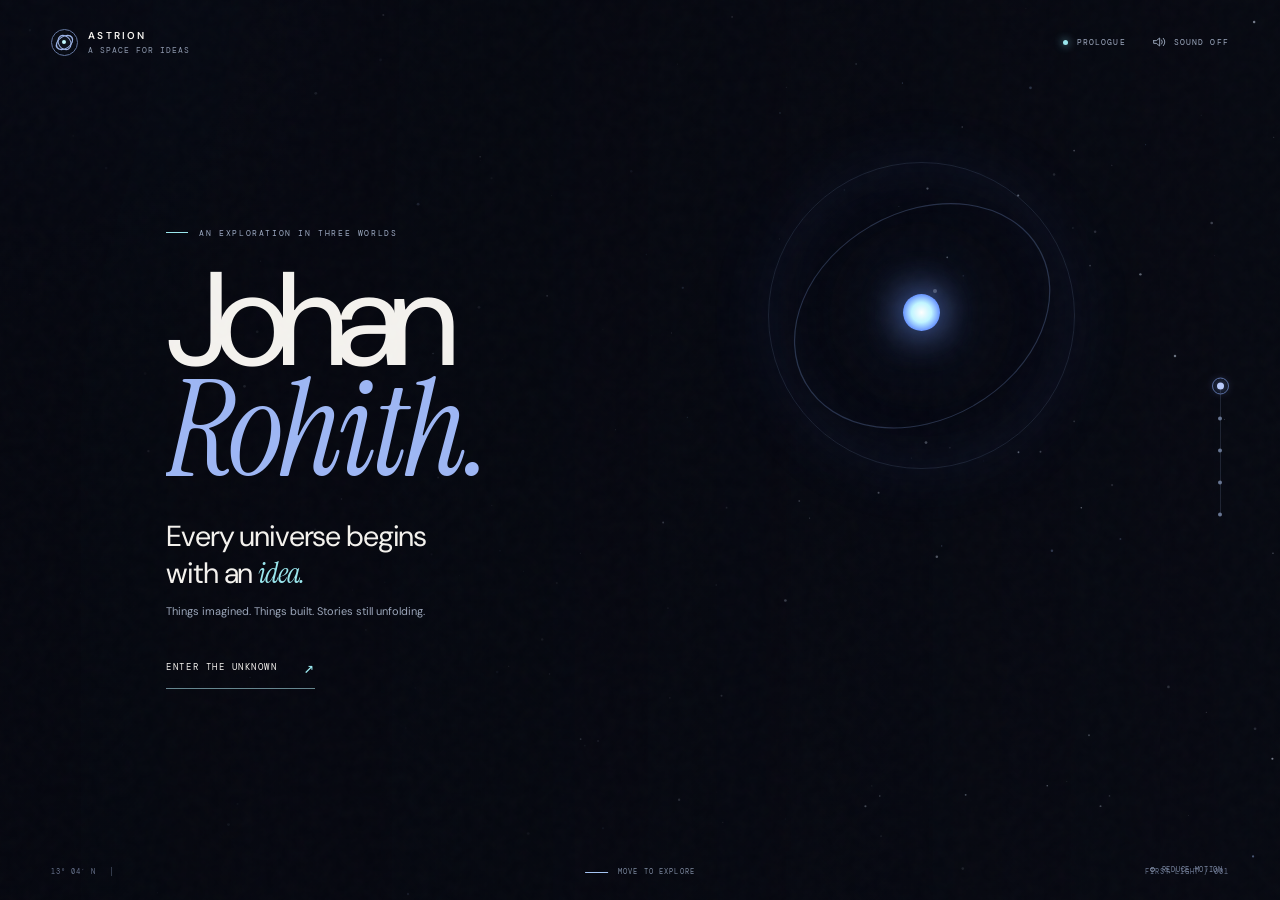
==== astrion/index.html @ bd1daefc "Add Astrion cinematic portfolio journey" ====
<!doctype html>
<html lang="en">
<head>
<meta charset="utf-8"><meta name="viewport" content="width=device-width,initial-scale=1,viewport-fit=cover">
<meta name="theme-color" content="#070912"><meta name="description" content="Astrion — a small universe of things imagined, built, and written by Johan Rohith.">
<meta property="og:title" content="Astrion — Johan Rohith"><meta property="og:description" content="Every universe begins with an idea."><meta property="og:url" content="https://johanrohith.me/astrion/">
<link rel="icon" href="favicon.svg" type="image/svg+xml"><link rel="preconnect" href="https://fonts.googleapis.com"><link rel="preconnect" href="https://fonts.gstatic.com" crossorigin><link href="https://fonts.googleapis.com/css2?family=DM+Mono:wght@400;500&family=DM+Sans:wght@400;500;600;700&family=Instrument+Serif:ital@0;1&display=swap" rel="stylesheet">
<title>Astrion — Johan Rohith</title>
<style>
:root{color-scheme:dark;--bg:#070912;--ink:#f4f2ee;--muted:#a1a8b8;--cyan:#9ae7ee;--blue:#9db6f4;--amber:#d8b48d;font-family:"DM Sans",system-ui,sans-serif;background:var(--bg);color:var(--ink)}*{box-sizing:border-box}html,body{width:100%;height:100%;margin:0;overflow:hidden;background:var(--bg)}body{isolation:isolate}button,a{font:inherit;color:inherit;-webkit-tap-highlight-color:transparent}a{text-decoration:none}button{cursor:pointer}button:focus-visible,a:focus-visible{outline:1px solid var(--cyan);outline-offset:5px}#stars{position:fixed;inset:0;width:100%;height:100%;z-index:-2;pointer-events:none}.grain{position:fixed;inset:-50%;z-index:10;pointer-events:none;opacity:.045;background-image:url("data:image/svg+xml,%3Csvg viewBox='0 0 180 180' xmlns='http://www.w3.org/2000/svg'%3E%3Cfilter id='n'%3E%3CfeTurbulence type='fractalNoise' baseFrequency='.91' numOctaves='3' stitchTiles='stitch'/%3E%3C/filter%3E%3Crect width='100%25' height='100%25' filter='url(%23n)' opacity='.55'/%3E%3C/svg%3E");animation:grain .25s steps(2) infinite}.glow{position:fixed;z-index:-1;pointer-events:none;width:40vw;height:40vw;border-radius:50%;filter:blur(90px);background:#223875;opacity:.22;left:-18vw;top:-20vw;transition:background 1s}.top{position:fixed;z-index:20;top:27px;left:clamp(20px,4vw,62px);right:clamp(20px,4vw,62px);display:flex;justify-content:space-between;align-items:center}.brand{display:flex;align-items:center;gap:10px}.sigil{position:relative;width:27px;height:27px;border:1px solid #62749d;border-radius:50%}.sigil:before,.sigil:after{content:"";position:absolute;inset:6px;border:1px solid #9db3e7;border-radius:50%;transform:rotate(-35deg) scaleX(1.5)}.sigil:after{transform:rotate(55deg) scaleX(1.25)}.sigil i{position:absolute;left:10px;top:10px;width:4px;height:4px;border-radius:50%;background:#c2fbff;box-shadow:0 0 12px #9be8ff}.brandtext{display:flex;flex-direction:column;gap:3px}.brandtext b{font-size:10px;font-weight:600;letter-spacing:.22em}.brandtext small{font:8px "DM Mono",monospace;letter-spacing:.12em;color:#8d98ad}.right{display:flex;align-items:center;gap:25px}.chapter,.sound{font:8px "DM Mono",monospace;letter-spacing:.14em;color:#9ea9bf}.chapter:before{content:"";display:inline-block;width:5px;height:5px;background:var(--cyan);border-radius:50%;margin-right:9px;box-shadow:0 0 9px #7ddbe8}.sound{display:flex;align-items:center;gap:7px;border:0;background:none;padding:7px 0}.sound svg{width:16px;height:16px;fill:none;stroke:currentColor;stroke-width:1.4;stroke-linecap:round;stroke-linejoin:round}.stage{position:fixed;inset:0;overflow:hidden}.scene{position:absolute;inset:0;display:flex;align-items:center;opacity:0;visibility:hidden;pointer-events:none;transform:scale(1.025);transition:opacity .8s cubic-bezier(.22,.72,.18,1),transform 1.1s cubic-bezier(.22,.72,.18,1),visibility .8s}.scene.active{opacity:1;visibility:visible;pointer-events:auto;transform:scale(1)}.scene:before{content:"";position:absolute;inset:0;background:linear-gradient(90deg,rgba(5,7,15,.92),rgba(5,7,15,.7) 47%,rgba(5,7,15,.16));pointer-events:none}.copy{position:relative;z-index:2;margin-left:clamp(72px,13vw,195px);width:min(760px,calc(100% - 230px));padding:105px 0 88px;max-height:100%;overflow:auto;scrollbar-width:none}.copy::-webkit-scrollbar{display:none}.eyebrow{display:flex;align-items:center;gap:11px;font:8px "DM Mono",monospace;letter-spacing:.2em;color:#9ca9c2;margin:0 0 27px}.eyebrow:before{content:"";width:22px;height:1px;background:var(--cyan)}h1,h2{font-weight:400;font-size:clamp(55px,7vw,91px);letter-spacing:-.075em;line-height:.93;margin:0;color:var(--ink)}h1{font-size:clamp(76px,10.4vw,140px);line-height:.83;letter-spacing:-.09em}h1 em,h2 em{font-family:"Instrument Serif",Georgia,serif;font-weight:400;letter-spacing:-.03em;color:var(--blue)}.line{font-size:clamp(19px,2.3vw,29px);letter-spacing:-.04em;line-height:1.3;margin:32px 0 9px}.line em{font-family:"Instrument Serif",Georgia,serif;color:var(--cyan)}.sub{font-size:11px;line-height:1.75;color:#9ba6ba;margin:0}.begin{display:inline-flex;align-items:center;gap:26px;border:0;border-bottom:1px solid #65858e;background:none;padding:0 0 10px;margin-top:35px;font:9px "DM Mono",monospace;letter-spacing:.17em;transition:gap .25s}.begin:hover{gap:36px}.begin span{font-size:17px;color:var(--cyan)}.orb{position:absolute;right:16%;top:18%;width:clamp(170px,24vw,320px);aspect-ratio:1;border:1px solid rgba(146,180,245,.15);border-radius:50%;box-shadow:0 0 70px rgba(80,112,226,.08),inset 0 0 70px rgba(80,112,226,.08);animation:orbit 55s linear infinite}.orb:before{content:"";position:absolute;inset:16%;border:1px solid rgba(146,180,245,.24);border-radius:50%;transform:rotate(-30deg) scaleX(1.3)}.orb:after{content:"";position:absolute;left:44%;top:43%;width:12%;height:12%;border-radius:50%;background:radial-gradient(circle,#fff,#c1f5ff 38%,#6894ff 70%,transparent);box-shadow:0 0 38px #739bff,0 0 100px rgba(92,135,255,.6)}@keyframes orbit{to{transform:rotate(360deg)}}.faint{position:absolute;top:31%;right:26%;border:0;background:none;padding:10px;opacity:.28}.faint i{display:block;width:4px;height:4px;border-radius:50%;background:#d6e4ff;box-shadow:0 0 9px #a6c5ff}.faint:hover{opacity:1}.coordinate,.caption{position:absolute;left:clamp(20px,4vw,62px);right:clamp(20px,4vw,62px);bottom:24px;display:flex;justify-content:space-between;gap:12px;color:#68748e;font:7px "DM Mono",monospace;letter-spacing:.13em}.coordinate span:first-child{padding-right:15px;border-right:1px solid #303849}.scrollcue{position:absolute;left:50%;bottom:24px;transform:translateX(-50%);font:7px "DM Mono",monospace;letter-spacing:.16em;color:#7e8aa0;white-space:nowrap}.scrollcue:before{content:"";display:inline-block;width:23px;height:1px;background:#a5c4f3;vertical-align:middle;margin-right:10px}.body{max-width:430px;color:#aab4c7;font-size:12px;line-height:1.8;margin:19px 0 0}.feature{display:flex;gap:18px;align-items:center;max-width:510px;padding:18px 0;margin-top:27px;border-block:1px solid rgba(165,187,239,.2)}.constellation{width:65px;height:65px;flex-shrink:0;border:1px solid rgba(151,179,255,.3);border-radius:50%;position:relative}.constellation:before{content:"";position:absolute;left:-10px;top:16px;width:84px;height:32px;border:1px solid #546b9b;border-radius:50%;transform:rotate(36deg)}.constellation:after{content:"";position:absolute;left:19px;top:19px;width:27px;height:27px;border-radius:50%;background:radial-gradient(circle at 35% 30%,#e5e8ff,#656ea8 65%,#27284b);box-shadow:0 0 20px #596ec5}.featlabel,.idx{font:7px "DM Mono",monospace;letter-spacing:.15em;color:#8e9db9}.feature h3{font-size:18px;font-weight:500;margin:7px 0}.feature h3 small{font-size:10px;color:#a6b2c9;font-weight:400}.feature p{font-size:10px;line-height:1.6;color:#97a4bb;margin:0 0 10px}.textlink{display:inline-flex;gap:12px;border-bottom:1px solid #586a93;padding-bottom:4px;color:#c4d2fb;font:8px "DM Mono",monospace}.thought{display:flex;gap:12px;margin-top:21px;font-size:10px;line-height:1.8;color:#818ea8}.thought b{font-weight:400;color:#a8bcf7}.digital .copy{width:min(1020px,calc(100% - 180px));margin-left:clamp(58px,10vw,150px);padding-top:84px}.digital h2{font-size:clamp(48px,5.8vw,74px)}.digital h2 em{color:#98d8dc}.digital .body{margin-top:14px}.gridbg{position:absolute;inset:0;opacity:.22;background-image:linear-gradient(rgba(86,154,184,.1) 1px,transparent 1px),linear-gradient(90deg,rgba(86,154,184,.1) 1px,transparent 1px);background-size:62px 62px;mask-image:linear-gradient(90deg,transparent 15%,black 100%);transform:perspective(700px) rotateX(14deg) scale(1.2)}.projects{display:grid;grid-template-columns:repeat(3,1fr);gap:10px;margin-top:26px;max-width:930px}.project{display:flex;flex-direction:column;position:relative;overflow:hidden;min-height:178px;padding:14px;border:1px solid rgba(164,218,222,.2);background:linear-gradient(145deg,rgba(20,43,55,.72),rgba(8,17,28,.32));transition:transform .3s,border-color .3s}.project:after{content:"";position:absolute;right:-38px;top:42px;width:100px;height:100px;border:1px solid rgba(143,223,227,.14);border-radius:50%;box-shadow:0 0 0 14px rgba(143,223,227,.025)}.project:hover{transform:translateY(-4px);border-color:rgba(164,218,222,.6)}.project .symbol{height:54px;font:42px "Instrument Serif",Georgia,serif;color:#a9eff0;line-height:1.2}.project h3{font-size:15px;font-weight:500;letter-spacing:-.04em;margin:0 0 5px}.project p{font-size:9px;line-height:1.6;color:#94a8b8;margin:0;max-width:205px}.project .out{position:absolute;right:13px;bottom:13px;color:#a9e6e9;font-size:14px}.signal{display:flex;align-items:center;gap:8px;margin-top:16px;font:7px "DM Mono",monospace;letter-spacing:.13em;color:#72939f}.led{width:4px;height:4px;background:#9ff0da;border-radius:50%;box-shadow:0 0 9px #9ff0da}.signal small{margin-left:auto;color:#617485}.warm:before{background:linear-gradient(90deg,rgba(14,12,13,.96),rgba(14,12,13,.77) 50%,rgba(14,12,13,.25))}.warm h2{color:#f2e8d9;font-size:clamp(46px,5.6vw,73px)}.warm h2 em{color:var(--amber)}.warm .eyebrow{color:#b5a38f}.warm .eyebrow:before{background:var(--amber)}.warm .body{color:#b9a998;max-width:480px}.moon{position:absolute;right:13%;top:11%;width:clamp(170px,23vw,300px);aspect-ratio:1;border-radius:50%;background:radial-gradient(circle at 32% 30%,#d1b8a0 0,#a38a74 18%,#635349 44%,#2e2929 73%,transparent 74%);opacity:.4;filter:drop-shadow(0 0 45px rgba(191,142,99,.14))}.moon:after{content:"";position:absolute;left:-10%;right:-10%;top:35%;height:30%;border:1px solid rgba(213,184,153,.2);border-radius:50%;transform:rotate(-22deg)}.writings{display:grid;grid-template-columns:1fr 1fr;gap:13px;max-width:790px;margin-top:26px}.writing{position:relative;display:grid;grid-template-columns:42px 1fr;gap:12px;min-height:128px;padding:14px 13px;border-top:1px solid rgba(226,194,161,.33);border-bottom:1px solid rgba(226,194,161,.15);background:rgba(54,39,32,.25)}.writing .letter{font:45px "Instrument Serif",Georgia,serif;color:#d2ad87;margin-top:15px}.writing h3{font:22px "Instrument Serif",Georgia,serif;font-weight:400;color:#e8d5c0;margin:15px 0 6px}.writing p{font-size:9px;color:#b09e8b;line-height:1.65;margin:0 0 9px}.writing .idx{position:absolute;right:12px;top:12px;font-size:6px;color:#a8937c}.writing .textlink{font-size:7px;color:#e3c5a5;border-color:rgba(226,194,161,.34)}.margin{font:italic 14px "Instrument Serif",Georgia,serif;color:#9e8e7f;margin:17px 0 0}.margin b{font-weight:400;color:#ccac82}.end h2{font-size:clamp(52px,6.6vw,85px)}.end .body{max-width:390px;margin-top:17px}.signature{font-size:11px;line-height:1.8;color:#d4d7e2;margin:19px 0 23px;max-width:480px}.links{display:flex;flex-wrap:wrap;gap:13px 22px;margin-bottom:24px}.links a{font:8px "DM Mono",monospace;letter-spacing:.13em;color:#a3b1d3;border-bottom:1px solid #46526f;padding-bottom:5px}.links a span{color:#95dfea;margin-left:7px}.restart{border:0;background:none;padding:0;display:flex;align-items:center;gap:8px;font:8px "DM Mono",monospace;letter-spacing:.15em;color:#8995b0}.restart b{font-size:18px;color:#b3c8ff;font-weight:400}.endstar{position:absolute;top:14%;right:16%;width:clamp(170px,28vw,360px);aspect-ratio:1;border:1px solid rgba(142,170,242,.18);border-radius:50%;display:grid;place-items:center}.endstar:before{content:"";position:absolute;inset:12%;border:1px solid rgba(162,188,244,.14);border-radius:50%;transform:rotate(55deg) scaleX(1.2)}.endstar i{width:18%;height:18%;border-radius:50%;background:radial-gradient(circle,#fff,#c7d9ff 35%,#738fff 62%,transparent 80%);box-shadow:0 0 38px #7592ff,0 0 85px rgba(79,112,251,.5)}.dots{position:fixed;z-index:25;right:clamp(22px,4vw,62px);top:50%;transform:translateY(-50%);display:flex;flex-direction:column;align-items:center;gap:15px}.dots:before{content:"";position:absolute;top:8px;bottom:8px;width:1px;background:rgba(151,171,213,.17)}.dot{position:relative;z-index:1;width:17px;height:17px;padding:0;border:0;background:transparent;display:grid;place-items:center}.dot i{display:block;width:4px;height:4px;border-radius:50%;background:#687693;transition:all .25s}.dot.active i{width:7px;height:7px;background:#b8cafa;box-shadow:0 0 11px #8aaaff;outline:1px solid #596ea2;outline-offset:4px}.motion{position:fixed;z-index:20;right:clamp(22px,4vw,62px);bottom:25px;border:0;background:none;color:#77839d;font:7px "DM Mono",monospace;letter-spacing:.1em;display:flex;align-items:center;gap:7px}.motion i{display:block;width:5px;height:5px;border:1px solid #8895ae;border-radius:50%}.motion[aria-pressed=true] i{background:var(--cyan)}.toast{position:fixed;z-index:30;bottom:70px;left:50%;transform:translate(-50%,8px);opacity:0;transition:.2s;padding:10px 14px;background:#10182a;border:1px solid #344761;color:#d7e4ff;font:9px "DM Mono",monospace;pointer-events:none}.toast.show{opacity:1;transform:translate(-50%,0)}body.reduced *,body.reduced *:before,body.reduced *:after{animation-duration:.01ms!important;animation-iteration-count:1!important;transition-duration:.01ms!important}body.reduced .grain{display:none}@media(prefers-reduced-motion:reduce){*,*:before,*:after{animation-duration:.01ms!important;animation-iteration-count:1!important;transition-duration:.01ms!important}.grain{display:none}}
@media(max-width:800px){.copy{margin-left:72px;width:calc(100% - 125px)}h2{font-size:clamp(48px,8vw,66px)}.digital .copy{width:calc(100% - 110px);margin-left:60px}.projects{gap:7px}.project{padding:12px 10px;min-height:174px}.project h3{font-size:14px}.project p{font-size:8px}.writings{gap:8px}.writing{grid-template-columns:32px 1fr;padding:12px 10px}.writing h3{font-size:19px}.orb{right:8%;opacity:.7}.endstar{right:6%;opacity:.7}}
@media(max-width:560px){.top{top:18px;left:18px;right:18px}.sigil{width:23px;height:23px}.sigil i{left:8px;top:8px}.brandtext b{font-size:9px}.brandtext small{font-size:7px}.right{gap:13px}.chapter{font-size:7px}.sound{font-size:0}.sound svg{width:19px;height:19px}.copy{margin-left:25px;width:calc(100% - 68px);padding:92px 0 92px}.intro{padding-top:clamp(150px,23vh,200px)}h1{font-size:clamp(68px,16vw,96px)}.eyebrow{font-size:7px;letter-spacing:.16em;margin-bottom:22px}.line{font-size:21px;margin-top:28px}.sub{font-size:10px;max-width:270px}.begin{margin-top:30px;font-size:8px}.orb{top:16%;right:2%;width:175px;opacity:.58}.faint{top:32%;right:24%}.coordinate{left:18px;bottom:22px;font-size:6px}.coordinate span:first-child{padding-right:9px}.scrollcue{display:none}.dots{top:auto;bottom:50px;right:19px;transform:none;flex-direction:row;gap:8px}.dots:before{top:50%;left:7px;right:7px;bottom:auto;width:auto;height:1px}.dot{width:13px;height:13px}.dot i{width:3px;height:3px}.dot.active i{width:6px;height:6px}.motion{left:18px;right:auto;bottom:51px;font-size:6px}.caption{left:18px;right:18px;bottom:19px;font-size:6px}.body{font-size:10px;line-height:1.75;margin-top:16px;max-width:300px}.universe h2{font-size:clamp(44px,11vw,59px)}.feature{gap:12px;margin-top:23px;padding:15px 0}.constellation{width:55px;height:55px}.constellation:before{width:70px;height:26px;left:-8px;top:13px}.constellation:after{width:23px;height:23px;left:16px;top:16px}.feature h3{font-size:16px}.feature p{font-size:9px}.thought{font-size:9px;margin-top:16px}.digital .copy{width:calc(100% - 48px);margin-left:24px;padding:84px 0 97px}.digital h2{font-size:clamp(43px,10.8vw,57px)}.digital .body{font-size:9px;margin-top:12px}.projects{grid-template-columns:1fr;gap:6px;margin-top:18px}.project{min-height:78px;padding:10px 12px 10px 62px;display:block}.project .symbol{position:absolute;left:11px;top:13px;width:39px;height:43px;text-align:center;font-size:32px}.project h3{font-size:14px;margin:4px 0 3px}.project p{font-size:8px;max-width:245px}.project .out{top:11px;bottom:auto;right:11px;font-size:11px}.project:after{width:70px;height:70px;right:-35px;top:11px}.idx{font-size:6px}.signal{font-size:6px;margin-top:10px}.digital .caption{bottom:18px}.warm .copy{padding-top:84px;padding-bottom:100px}.warm h2{font-size:clamp(42px,10.2vw,56px)}.warm .body{font-size:9px}.moon{top:12%;right:-16px;width:170px;opacity:.3}.writings{grid-template-columns:1fr;gap:5px;margin-top:18px}.writing{min-height:94px;grid-template-columns:38px 1fr;padding:9px 10px}.writing .letter{font-size:36px;margin-top:12px}.writing h3{font-size:18px;margin:15px 0 4px}.writing p{font-size:8px;margin-bottom:5px}.writing .idx{right:9px;top:9px}.writing .textlink{font-size:6px}.margin{font-size:12px;margin-top:12px;max-width:285px}.end .copy{padding-top:108px;padding-bottom:94px}.end h2{font-size:clamp(48px,11.5vw,63px)}.end .body{font-size:10px;margin-top:14px}.signature{font-size:9px;margin:15px 0}.links{gap:10px 17px;margin-bottom:18px}.links a{font-size:7px}.endstar{top:12%;right:-35px;width:190px;opacity:.4}.toast{bottom:88px;font-size:8px}}
@media(max-height:720px) and (min-width:561px){.copy{padding-top:78px;padding-bottom:68px}.intro{padding-top:100px}.eyebrow{margin-bottom:18px}.line{margin-top:24px}.begin{margin-top:26px}.digital .copy{padding-top:67px}.projects{margin-top:18px}.project{min-height:153px}.writings{margin-top:19px}.writing{min-height:113px}}
</style></head>
<body>
<div class="grain" aria-hidden="true"></div><div class="glow" aria-hidden="true"></div><canvas id="stars" aria-hidden="true"></canvas>
<header class="top"><a class="brand" href="#start" id="brand" aria-label="Astrion, restart"><span class="sigil" aria-hidden="true"><i></i></span><span class="brandtext"><b>ASTRION</b><small>A SPACE FOR IDEAS</small></span></a><div class="right"><span class="chapter" id="chapter">PROLOGUE</span><button class="sound" id="sound" aria-pressed="false" aria-label="Enable ambient sound" title="Enable ambient sound"><svg viewBox="0 0 24 24" aria-hidden="true"><path d="M4 10v4h4l5 4V6l-5 4H4Z"/><path d="M16 9a5 5 0 0 1 0 6M18.5 6.5a8.5 8.5 0 0 1 0 11"/></svg><span>SOUND OFF</span></button></div></header>
<main class="stage">
<section class="scene intro active" data-name="PROLOGUE" aria-label="The first light"><div class="orb" aria-hidden="true"></div><button class="faint" id="astra" title="A faint, unusual signal" aria-label="A faint, unusual signal"><i></i></button><div class="copy"><p class="eyebrow">AN EXPLORATION IN THREE WORLDS</p><h1>Johan<br><em>Rohith.</em></h1><p class="line">Every universe begins<br> with an <em>idea.</em></p><p class="sub">Things imagined. Things built. Stories still unfolding.</p><button class="begin" data-next>ENTER THE UNKNOWN <span>↗</span></button></div><div class="coordinate"><span>13° 04′ N</span><span>FIRST LIGHT / 001</span></div><div class="scrollcue">MOVE TO EXPLORE</div></section>
<section class="scene universe" data-name="THE UNIVERSE" aria-label="Universe and connections" inert><div class="copy"><p class="eyebrow">01 — THE UNIVERSE</p><h2>Some things are<br>connected long<br><em>before we see it.</em></h2><p class="body">A family is its own constellation: lives, memories, and small moments making a shape across time.</p><article class="feature"><div class="constellation" aria-hidden="true"></div><div><span class="featlabel">A LIVING NETWORK</span><h3>Uravu <small>/ உறவு</small></h3><p>A family tree, explored as a network of people and the stories that connect them.</p><a class="textlink" href="https://github.com/johanrohith/uravu" target="_blank" rel="noreferrer">EXPLORE THE PROJECT ↗</a></div></article><p class="thought"><b>✳</b><span>Dimensions. Timelines. Other possible universes.<br><b>Some questions are worth keeping open.</b></span></p></div><div class="caption"><span>CONNECTED, NOT EXPLAINED</span><span>FIELD NOTES / 01</span></div><button class="begin next" data-next>FOLLOW THE SIGNAL <span>↓</span></button></section>
<section class="scene digital" data-name="THE DIGITAL WORLD" aria-label="Digital world and projects" inert><div class="gridbg" aria-hidden="true"></div><div class="copy"><p class="eyebrow">02 — THE DIGITAL WORLD</p><h2>Then an idea<br>learns to <em>move.</em></h2><p class="body">A thought becomes an interface. A little experiment turns into a place you can enter.</p><div class="projects"><a class="project" href="https://github.com/johanrohith/liora" target="_blank" rel="noreferrer"><span class="idx">01 / ENVIRONMENT</span><span class="symbol">L<span style="font:12px sans-serif">↗</span></span><h3>Liora</h3><p>A personal operating environment, reimagined for the web.</p><span class="out">↗</span></a><a class="project" href="https://github.com/johanrohith/mccreloop" target="_blank" rel="noreferrer"><span class="idx">02 / SHARED FUTURE</span><span class="symbol">◌</span><h3>MCC ReLoop</h3><p>A campus reuse exchange, built with a team.</p><span class="out">↗</span></a><a class="project" href="https://github.com/johanrohith/forest-explorer" target="_blank" rel="noreferrer"><span class="idx">03 / ANOTHER WORLD</span><span class="symbol">⌁</span><h3>Forest Explorer</h3><p>A quiet, first-person world to wander through.</p><span class="out">↗</span></a></div><div class="signal"><span class="led"></span> UNCLASSIFIED SIGNAL DETECTED <small>A.R. / 07</small></div></div><div class="caption"><span>BUILT TO BE EXPLORED</span><span>TRANSMISSION / 02</span></div><button class="begin next" data-next>LET THE NOISE FADE <span>↓</span></button></section>
<section class="scene warm" data-name="THE LITERARY WORLD" aria-label="Literature and imagined worlds" inert><div class="moon" aria-hidden="true"></div><div class="copy"><p class="eyebrow">03 — THE LITERARY WORLD</p><h2>And some ideas<br>refuse to stay<br><em>inside the lines.</em></h2><p class="body">Words can build worlds, leave doors half-open, and make impossible things feel close enough to touch.</p><div class="writings"><article class="writing"><span class="idx">STORY / 001</span><span class="letter">E<span style="font-size:10px">✳</span></span><div><h3>Echoes of the End</h3><p>A science-fiction story about endings, echoes, and what might remain.</p><a class="textlink" href="https://johanrohith.me/pages/echoes-of-the-end.html" target="_blank" rel="noreferrer">STEP INTO THE STORY ↗</a></div></article><article class="writing"><span class="idx">WORLD / IN PROGRESS</span><span class="letter">A</span><div><h3>Astrion</h3><p>A fictional universe still taking shape, one thread at a time.</p><span class="featlabel">STILL UNFOLDING</span></div></article></div><p class="margin">In the margins, a companion called ASTRA is said to know a few of these stories. <b>✳</b></p></div><div class="caption"><span>FICTION IS ANOTHER WAY OF THINKING</span><span>ANNOTATION / 03</span></div><button class="begin next" data-next>RETURN TO THE FIRST LIGHT <span>↓</span></button></section>
<section class="scene end" data-name="THE CYCLE" aria-label="The cycle and ways to connect" inert><div class="endstar" aria-hidden="true"><i></i></div><div class="copy"><p class="eyebrow">NO FINAL CHAPTER</p><h2>The end is<br>just the idea<br><em>looking back.</em></h2><p class="body">Maybe life is a cycle — the same light returning, but never to the same sky.</p><p class="signature">I'm Johan. I like to explore ideas, build things, and create beyond code.<br>This universe is still growing.</p><div class="links"><a href="https://github.com/johanrohith" target="_blank" rel="noreferrer">GITHUB <span>↗</span></a><a href="https://www.linkedin.com/in/johanrohith/" target="_blank" rel="noreferrer">LINKEDIN <span>↗</span></a><a href="https://x.com/johanrohith" target="_blank" rel="noreferrer">X <span>↗</span></a><a href="mailto:johanrohith@gmail.com">EMAIL <span>↗</span></a></div><button class="restart" id="restart"><b>↺</b> BEGIN AGAIN</button></div><div class="caption"><span>EVERYTHING BEGINS SOMEWHERE</span><span>YOU ARE HERE / ∞</span></div></section>
</main>
<nav class="dots" aria-label="Journey chapters"><button class="dot active" data-go="0" aria-label="First light" aria-current="step"><i></i></button><button class="dot" data-go="1" aria-label="The universe"><i></i></button><button class="dot" data-go="2" aria-label="Digital world"><i></i></button><button class="dot" data-go="3" aria-label="Literary world"><i></i></button><button class="dot" data-go="4" aria-label="The cycle"><i></i></button></nav><button class="motion" id="motion" aria-pressed="false"><i></i> REDUCE MOTION</button><div class="toast" id="toast" role="status" aria-live="polite"></div>
<script>
(function(){
const scenes=[...document.querySelectorAll('.scene')],dots=[...document.querySelectorAll('.dot')],chapter=document.getElementById('chapter'),toast=document.getElementById('toast');let current=0,locked=false,lastWheel=0,touchY=null,toastTimer=null,reduce=matchMedia('(prefers-reduced-motion: reduce)').matches,ac=null,master=null,soundOn=false;
const names=scenes.map(s=>s.dataset.name);function note(s){toast.textContent=s;toast.classList.add('show');clearTimeout(toastTimer);toastTimer=setTimeout(()=>toast.classList.remove('show'),2300)}
function go(n,instant){n=Math.max(0,Math.min(scenes.length-1,n));if(locked&&!instant||n===current&&!instant)return;current=n;document.body.dataset.scene=String(n);document.querySelector('.glow').style.background=n===2?'#17495a':n===3?'#67472f':'#223875';scenes.forEach((s,i)=>{let a=i===n;s.classList.toggle('active',a);s.inert=!a;s.setAttribute('aria-hidden',a?'false':'true')});dots.forEach((d,i)=>{d.classList.toggle('active',i===n);if(i===n)d.setAttribute('aria-current','step');else d.removeAttribute('aria-current')});chapter.textContent=names[n];document.title=(n===0?'Johan Rohith':names[n].replace('THE ','') )+' — Astrion';if(soundOn&&ac)for(let i=0;i<ac._osc.length;i++)ac._osc[i].frequency.setTargetAtTime((n===2?68:n===3?82:n===4?58:54)*(i+1),ac.currentTime,1.3);locked=!instant;if(!instant)setTimeout(()=>locked=false,reduce?30:800)}
document.querySelectorAll('[data-next]').forEach(b=>b.addEventListener('click',()=>go(current+1)));dots.forEach(d=>d.addEventListener('click',()=>go(+d.dataset.go)));document.getElementById('brand').addEventListener('click',e=>{e.preventDefault();go(0)});document.getElementById('restart').addEventListener('click',()=>go(0));
document.addEventListener('keydown',e=>{if(e.altKey||e.ctrlKey||e.metaKey)return;if(['ArrowDown','ArrowRight','PageDown'].includes(e.key)){e.preventDefault();go(current+1)}else if(['ArrowUp','ArrowLeft','PageUp'].includes(e.key)){e.preventDefault();go(current-1)}else if(e.key==='Home'){e.preventDefault();go(0)}else if(e.key==='End'){e.preventDefault();go(4)}else if(e.key==='Escape'&&soundOn)toggleSound(false)});
document.addEventListener('wheel',e=>{if(Math.abs(e.deltaY)<20||performance.now()-lastWheel<850||locked)return;let box=e.target.closest('.copy');if(box&&box.scrollHeight>box.clientHeight){if(e.deltaY>0&&box.scrollTop+box.clientHeight<box.scrollHeight-2||e.deltaY<0&&box.scrollTop>0)return}lastWheel=performance.now();go(current+(e.deltaY>0?1:-1))},{passive:true});
document.addEventListener('touchstart',e=>{if(e.touches.length)touchY=e.touches[0].clientY},{passive:true});document.addEventListener('touchend',e=>{if(touchY===null||!e.changedTouches.length)return;let dy=touchY-e.changedTouches[0].clientY,box=e.target.closest('.copy');if(Math.abs(dy)>70){if(!box)go(current+(dy>0?1:-1));else{let top=box.scrollTop<=0,bottom=box.scrollTop+box.clientHeight>=box.scrollHeight-2;if(dy>0&&bottom||dy<0&&top)go(current+(dy>0?1:-1))}}touchY=null},{passive:true});
async function toggleSound(on){const btn=document.getElementById('sound');if(!on){soundOn=false;if(master&&ac)master.gain.setTargetAtTime(.0001,ac.currentTime,.15);btn.setAttribute('aria-pressed','false');btn.setAttribute('aria-label','Enable ambient sound');btn.querySelector('span').textContent='SOUND OFF';return}let C=window.AudioContext||window.webkitAudioContext;if(!C){note('Ambient sound is unavailable in this browser.');return}if(!ac){ac=new C();master=ac.createGain();master.gain.value=.0001;master.connect(ac.destination);ac._osc=[];[54,110].forEach((f,i)=>{let o=ac.createOscillator(),g=ac.createGain();o.type='sine';o.frequency.value=f;g.gain.value=i?.012:.035;o.connect(g);g.connect(master);o.start();ac._osc.push(o)});ac._osc[1].frequency.value=110}await ac.resume();soundOn=true;master.gain.setTargetAtTime(.52,ac.currentTime,1);btn.setAttribute('aria-pressed','true');btn.setAttribute('aria-label','Mute ambient sound');btn.querySelector('span').textContent='SOUND ON';note('Ambient sound enabled.')}
document.getElementById('sound').addEventListener('click',()=>toggleSound(!soundOn));document.getElementById('motion').setAttribute('aria-pressed',String(reduce));if(reduce)document.body.classList.add('reduced');document.getElementById('motion').addEventListener('click',e=>{reduce=!reduce;document.body.classList.toggle('reduced',reduce);e.currentTarget.setAttribute('aria-pressed',String(reduce));note(reduce?'Motion reduced.':'Ambient motion restored.')});document.getElementById('astra').addEventListener('click',()=>note('A.R. / 07 — signal acknowledged.'));
const canvas=document.getElementById('stars'),ctx=canvas.getContext('2d');let w=0,h=0,dpr=1,pts=[];function size(){dpr=Math.min(devicePixelRatio||1,2);w=innerWidth;h=innerHeight;canvas.width=w*dpr;canvas.height=h*dpr;ctx.setTransform(dpr,0,0,dpr,0,0);pts=Array.from({length:Math.min(190,Math.max(80,Math.round(w*h/7500)))},()=>({x:Math.random()*w,y:Math.random()*h,r:Math.random()*1.2+.2,p:Math.random()*6.2,v:(Math.random()-.5)*.08,c:Math.random()}))}addEventListener('resize',size,{passive:true});size();let last=0;function paint(t){if(!document.hidden&&(!reduce||t-last>900)){last=t;ctx.clearRect(0,0,w,h);pts.forEach(p=>{if(!reduce){p.x+=p.v;if(p.x<0)p.x=w;if(p.x>w)p.x=0;p.p+=.012}let a=reduce?.48:.18+(Math.sin(p.p+t*.0004)+1)*.23,col=current===2?'rgba(125,218,223,'+a+')':current===3?'rgba(231,198,162,'+a+')':'rgba('+(p.c>.78?'167,198,255':'217,228,249')+','+a+')';ctx.fillStyle=col;ctx.beginPath();ctx.arc(p.x,p.y,p.r,0,Math.PI*2);ctx.fill()});if(current===1||current===2){let chosen=pts.filter(p=>p.r>1.05).slice(0,45),max=current===2?135:170;ctx.lineWidth=.5;for(let i=0;i<chosen.length;i++)for(let j=i+1;j<chosen.length;j++){let a=chosen[i],b=chosen[j],d=Math.hypot(a.x-b.x,a.y-b.y);if(d<max){ctx.strokeStyle=current===2?'rgba(113,218,222,'+((1-d/max)*.13)+')':'rgba(139,163,226,'+((1-d/max)*.1)+')';ctx.beginPath();ctx.moveTo(a.x,a.y);ctx.lineTo(b.x,b.y);ctx.stroke()}}}}requestAnimationFrame(paint)}requestAnimationFrame(paint);go(0,true)
})();
</script>
</body></html>
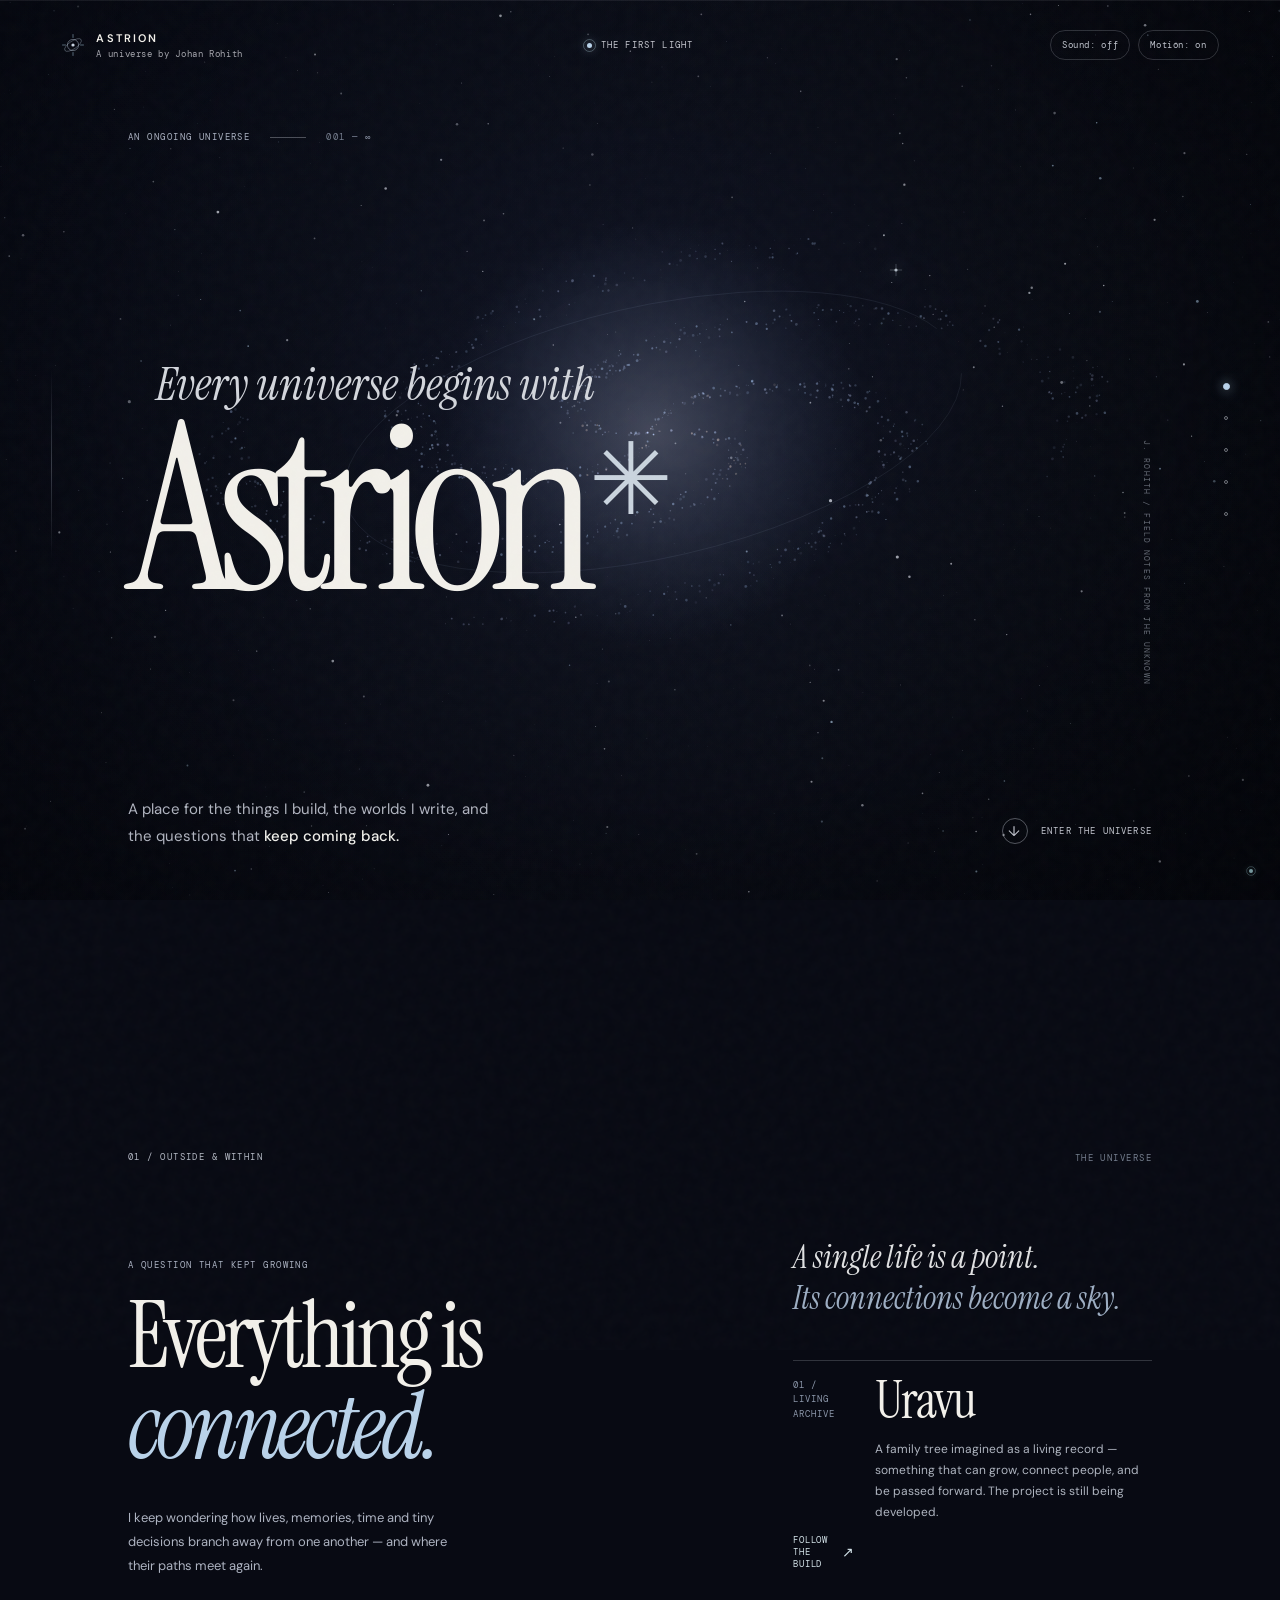
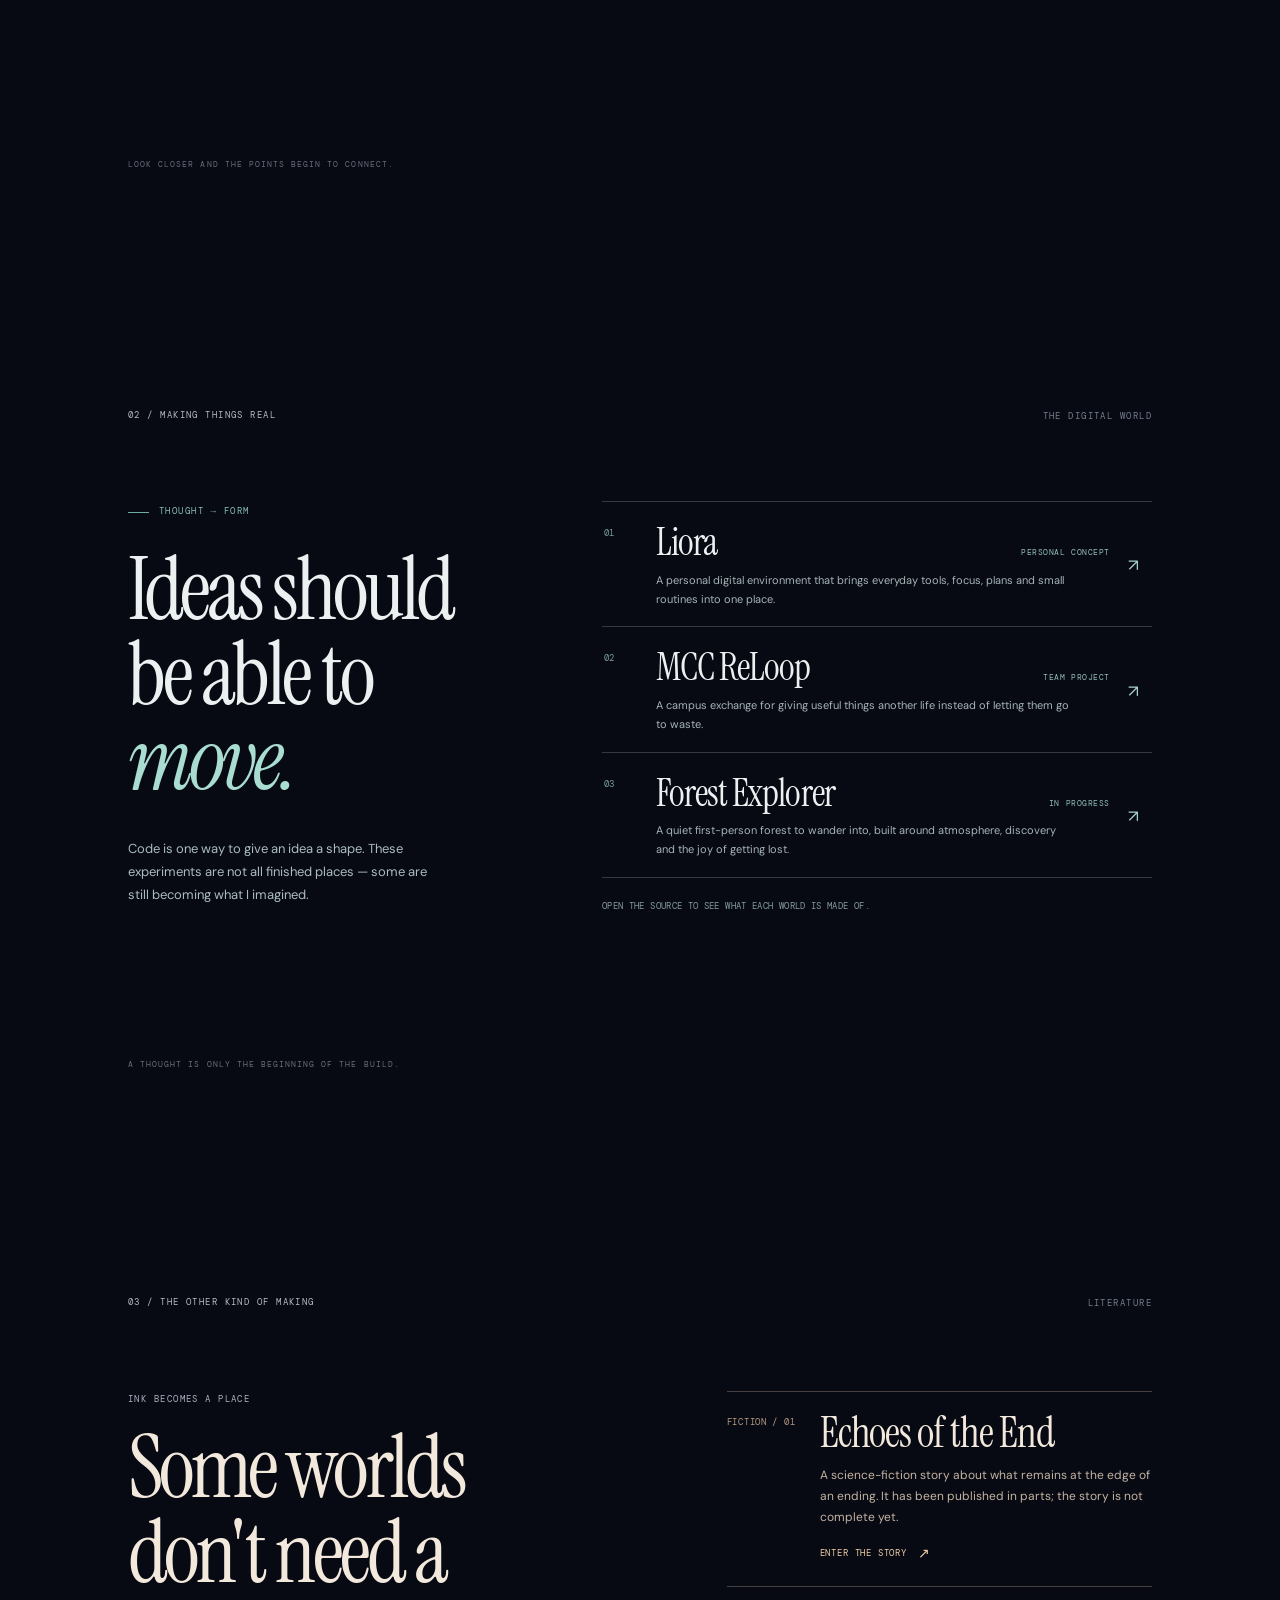
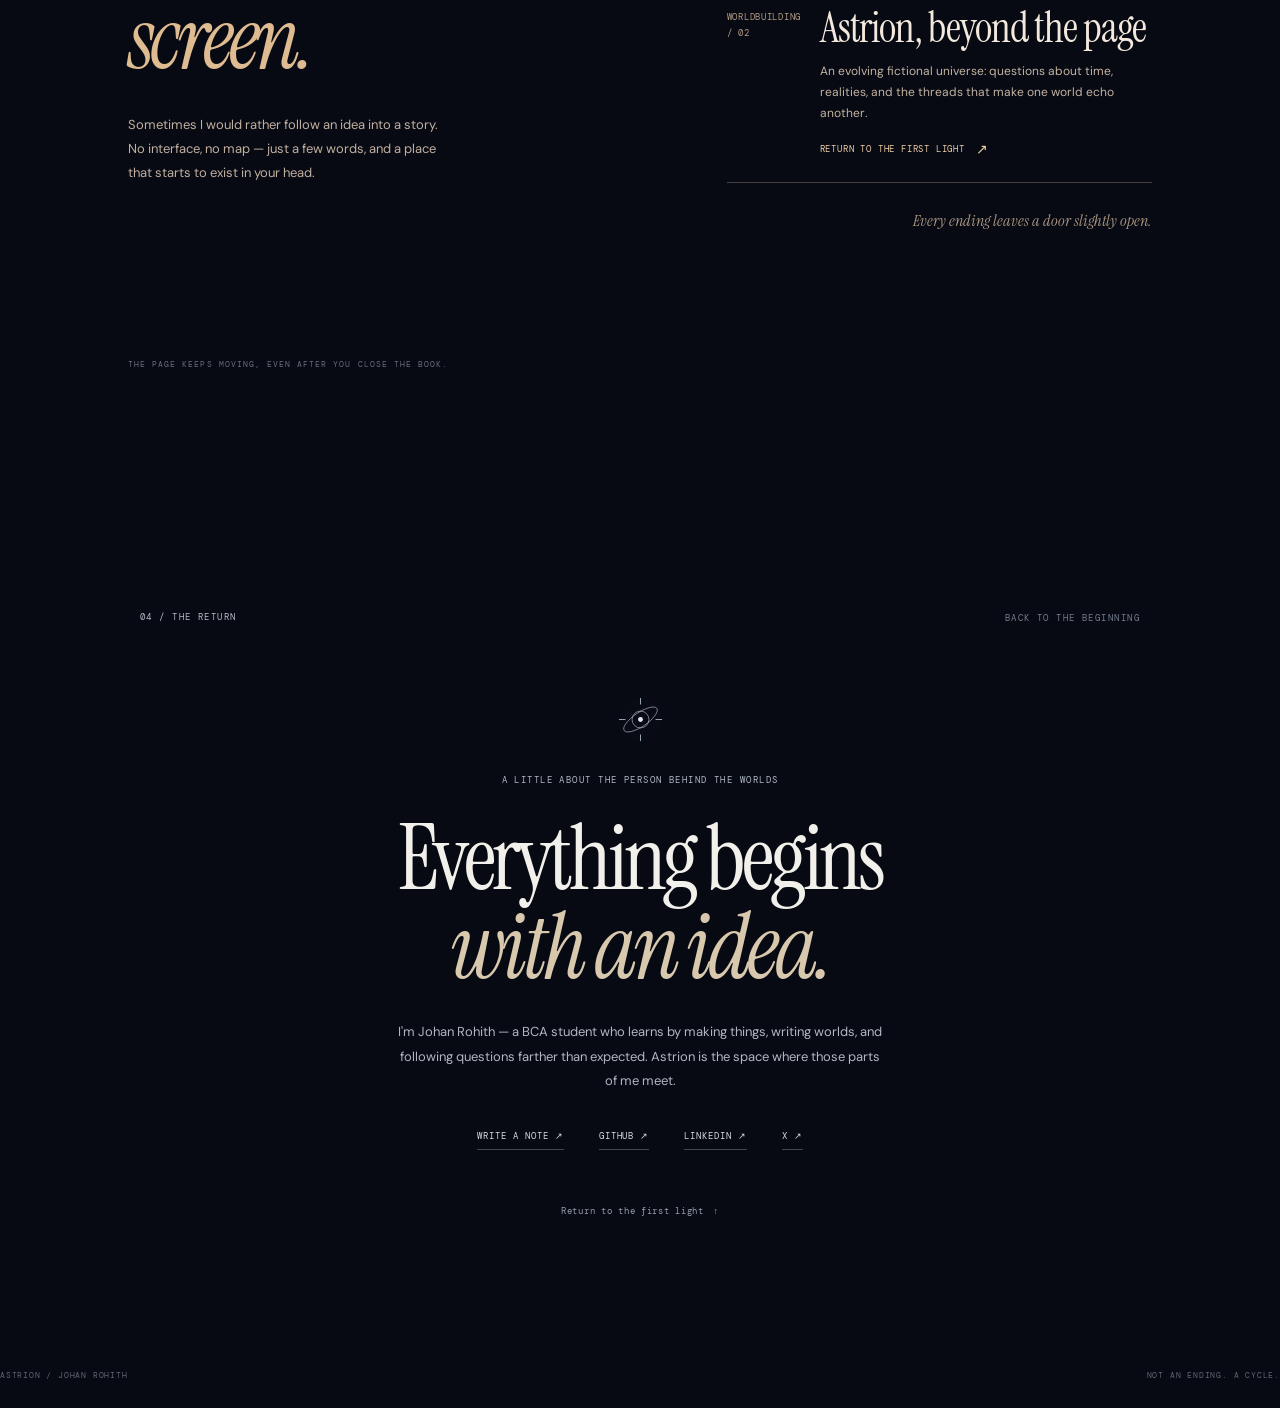
==== commit cb16a012: "Rebuild Astrion as a continuous cinematic journey" ====
--- a/astrion/index.html
+++ b/astrion/index.html
@@ -1,40 +1,202 @@
 <!doctype html>
 <html lang="en">
 <head>
-<meta charset="utf-8"><meta name="viewport" content="width=device-width,initial-scale=1,viewport-fit=cover">
-<meta name="theme-color" content="#070912"><meta name="description" content="Astrion — a small universe of things imagined, built, and written by Johan Rohith.">
-<meta property="og:title" content="Astrion — Johan Rohith"><meta property="og:description" content="Every universe begins with an idea."><meta property="og:url" content="https://johanrohith.me/astrion/">
-<link rel="icon" href="favicon.svg" type="image/svg+xml"><link rel="preconnect" href="https://fonts.googleapis.com"><link rel="preconnect" href="https://fonts.gstatic.com" crossorigin><link href="https://fonts.googleapis.com/css2?family=DM+Mono:wght@400;500&family=DM+Sans:wght@400;500;600;700&family=Instrument+Serif:ital@0;1&display=swap" rel="stylesheet">
-<title>Astrion — Johan Rohith</title>
-<style>
-:root{color-scheme:dark;--bg:#070912;--ink:#f4f2ee;--muted:#a1a8b8;--cyan:#9ae7ee;--blue:#9db6f4;--amber:#d8b48d;font-family:"DM Sans",system-ui,sans-serif;background:var(--bg);color:var(--ink)}*{box-sizing:border-box}html,body{width:100%;height:100%;margin:0;overflow:hidden;background:var(--bg)}body{isolation:isolate}button,a{font:inherit;color:inherit;-webkit-tap-highlight-color:transparent}a{text-decoration:none}button{cursor:pointer}button:focus-visible,a:focus-visible{outline:1px solid var(--cyan);outline-offset:5px}#stars{position:fixed;inset:0;width:100%;height:100%;z-index:-2;pointer-events:none}.grain{position:fixed;inset:-50%;z-index:10;pointer-events:none;opacity:.045;background-image:url("data:image/svg+xml,%3Csvg viewBox='0 0 180 180' xmlns='http://www.w3.org/2000/svg'%3E%3Cfilter id='n'%3E%3CfeTurbulence type='fractalNoise' baseFrequency='.91' numOctaves='3' stitchTiles='stitch'/%3E%3C/filter%3E%3Crect width='100%25' height='100%25' filter='url(%23n)' opacity='.55'/%3E%3C/svg%3E");animation:grain .25s steps(2) infinite}.glow{position:fixed;z-index:-1;pointer-events:none;width:40vw;height:40vw;border-radius:50%;filter:blur(90px);background:#223875;opacity:.22;left:-18vw;top:-20vw;transition:background 1s}.top{position:fixed;z-index:20;top:27px;left:clamp(20px,4vw,62px);right:clamp(20px,4vw,62px);display:flex;justify-content:space-between;align-items:center}.brand{display:flex;align-items:center;gap:10px}.sigil{position:relative;width:27px;height:27px;border:1px solid #62749d;border-radius:50%}.sigil:before,.sigil:after{content:"";position:absolute;inset:6px;border:1px solid #9db3e7;border-radius:50%;transform:rotate(-35deg) scaleX(1.5)}.sigil:after{transform:rotate(55deg) scaleX(1.25)}.sigil i{position:absolute;left:10px;top:10px;width:4px;height:4px;border-radius:50%;background:#c2fbff;box-shadow:0 0 12px #9be8ff}.brandtext{display:flex;flex-direction:column;gap:3px}.brandtext b{font-size:10px;font-weight:600;letter-spacing:.22em}.brandtext small{font:8px "DM Mono",monospace;letter-spacing:.12em;color:#8d98ad}.right{display:flex;align-items:center;gap:25px}.chapter,.sound{font:8px "DM Mono",monospace;letter-spacing:.14em;color:#9ea9bf}.chapter:before{content:"";display:inline-block;width:5px;height:5px;background:var(--cyan);border-radius:50%;margin-right:9px;box-shadow:0 0 9px #7ddbe8}.sound{display:flex;align-items:center;gap:7px;border:0;background:none;padding:7px 0}.sound svg{width:16px;height:16px;fill:none;stroke:currentColor;stroke-width:1.4;stroke-linecap:round;stroke-linejoin:round}.stage{position:fixed;inset:0;overflow:hidden}.scene{position:absolute;inset:0;display:flex;align-items:center;opacity:0;visibility:hidden;pointer-events:none;transform:scale(1.025);transition:opacity .8s cubic-bezier(.22,.72,.18,1),transform 1.1s cubic-bezier(.22,.72,.18,1),visibility .8s}.scene.active{opacity:1;visibility:visible;pointer-events:auto;transform:scale(1)}.scene:before{content:"";position:absolute;inset:0;background:linear-gradient(90deg,rgba(5,7,15,.92),rgba(5,7,15,.7) 47%,rgba(5,7,15,.16));pointer-events:none}.copy{position:relative;z-index:2;margin-left:clamp(72px,13vw,195px);width:min(760px,calc(100% - 230px));padding:105px 0 88px;max-height:100%;overflow:auto;scrollbar-width:none}.copy::-webkit-scrollbar{display:none}.eyebrow{display:flex;align-items:center;gap:11px;font:8px "DM Mono",monospace;letter-spacing:.2em;color:#9ca9c2;margin:0 0 27px}.eyebrow:before{content:"";width:22px;height:1px;background:var(--cyan)}h1,h2{font-weight:400;font-size:clamp(55px,7vw,91px);letter-spacing:-.075em;line-height:.93;margin:0;color:var(--ink)}h1{font-size:clamp(76px,10.4vw,140px);line-height:.83;letter-spacing:-.09em}h1 em,h2 em{font-family:"Instrument Serif",Georgia,serif;font-weight:400;letter-spacing:-.03em;color:var(--blue)}.line{font-size:clamp(19px,2.3vw,29px);letter-spacing:-.04em;line-height:1.3;margin:32px 0 9px}.line em{font-family:"Instrument Serif",Georgia,serif;color:var(--cyan)}.sub{font-size:11px;line-height:1.75;color:#9ba6ba;margin:0}.begin{display:inline-flex;align-items:center;gap:26px;border:0;border-bottom:1px solid #65858e;background:none;padding:0 0 10px;margin-top:35px;font:9px "DM Mono",monospace;letter-spacing:.17em;transition:gap .25s}.begin:hover{gap:36px}.begin span{font-size:17px;color:var(--cyan)}.orb{position:absolute;right:16%;top:18%;width:clamp(170px,24vw,320px);aspect-ratio:1;border:1px solid rgba(146,180,245,.15);border-radius:50%;box-shadow:0 0 70px rgba(80,112,226,.08),inset 0 0 70px rgba(80,112,226,.08);animation:orbit 55s linear infinite}.orb:before{content:"";position:absolute;inset:16%;border:1px solid rgba(146,180,245,.24);border-radius:50%;transform:rotate(-30deg) scaleX(1.3)}.orb:after{content:"";position:absolute;left:44%;top:43%;width:12%;height:12%;border-radius:50%;background:radial-gradient(circle,#fff,#c1f5ff 38%,#6894ff 70%,transparent);box-shadow:0 0 38px #739bff,0 0 100px rgba(92,135,255,.6)}@keyframes orbit{to{transform:rotate(360deg)}}.faint{position:absolute;top:31%;right:26%;border:0;background:none;padding:10px;opacity:.28}.faint i{display:block;width:4px;height:4px;border-radius:50%;background:#d6e4ff;box-shadow:0 0 9px #a6c5ff}.faint:hover{opacity:1}.coordinate,.caption{position:absolute;left:clamp(20px,4vw,62px);right:clamp(20px,4vw,62px);bottom:24px;display:flex;justify-content:space-between;gap:12px;color:#68748e;font:7px "DM Mono",monospace;letter-spacing:.13em}.coordinate span:first-child{padding-right:15px;border-right:1px solid #303849}.scrollcue{position:absolute;left:50%;bottom:24px;transform:translateX(-50%);font:7px "DM Mono",monospace;letter-spacing:.16em;color:#7e8aa0;white-space:nowrap}.scrollcue:before{content:"";display:inline-block;width:23px;height:1px;background:#a5c4f3;vertical-align:middle;margin-right:10px}.body{max-width:430px;color:#aab4c7;font-size:12px;line-height:1.8;margin:19px 0 0}.feature{display:flex;gap:18px;align-items:center;max-width:510px;padding:18px 0;margin-top:27px;border-block:1px solid rgba(165,187,239,.2)}.constellation{width:65px;height:65px;flex-shrink:0;border:1px solid rgba(151,179,255,.3);border-radius:50%;position:relative}.constellation:before{content:"";position:absolute;left:-10px;top:16px;width:84px;height:32px;border:1px solid #546b9b;border-radius:50%;transform:rotate(36deg)}.constellation:after{content:"";position:absolute;left:19px;top:19px;width:27px;height:27px;border-radius:50%;background:radial-gradient(circle at 35% 30%,#e5e8ff,#656ea8 65%,#27284b);box-shadow:0 0 20px #596ec5}.featlabel,.idx{font:7px "DM Mono",monospace;letter-spacing:.15em;color:#8e9db9}.feature h3{font-size:18px;font-weight:500;margin:7px 0}.feature h3 small{font-size:10px;color:#a6b2c9;font-weight:400}.feature p{font-size:10px;line-height:1.6;color:#97a4bb;margin:0 0 10px}.textlink{display:inline-flex;gap:12px;border-bottom:1px solid #586a93;padding-bottom:4px;color:#c4d2fb;font:8px "DM Mono",monospace}.thought{display:flex;gap:12px;margin-top:21px;font-size:10px;line-height:1.8;color:#818ea8}.thought b{font-weight:400;color:#a8bcf7}.digital .copy{width:min(1020px,calc(100% - 180px));margin-left:clamp(58px,10vw,150px);padding-top:84px}.digital h2{font-size:clamp(48px,5.8vw,74px)}.digital h2 em{color:#98d8dc}.digital .body{margin-top:14px}.gridbg{position:absolute;inset:0;opacity:.22;background-image:linear-gradient(rgba(86,154,184,.1) 1px,transparent 1px),linear-gradient(90deg,rgba(86,154,184,.1) 1px,transparent 1px);background-size:62px 62px;mask-image:linear-gradient(90deg,transparent 15%,black 100%);transform:perspective(700px) rotateX(14deg) scale(1.2)}.projects{display:grid;grid-template-columns:repeat(3,1fr);gap:10px;margin-top:26px;max-width:930px}.project{display:flex;flex-direction:column;position:relative;overflow:hidden;min-height:178px;padding:14px;border:1px solid rgba(164,218,222,.2);background:linear-gradient(145deg,rgba(20,43,55,.72),rgba(8,17,28,.32));transition:transform .3s,border-color .3s}.project:after{content:"";position:absolute;right:-38px;top:42px;width:100px;height:100px;border:1px solid rgba(143,223,227,.14);border-radius:50%;box-shadow:0 0 0 14px rgba(143,223,227,.025)}.project:hover{transform:translateY(-4px);border-color:rgba(164,218,222,.6)}.project .symbol{height:54px;font:42px "Instrument Serif",Georgia,serif;color:#a9eff0;line-height:1.2}.project h3{font-size:15px;font-weight:500;letter-spacing:-.04em;margin:0 0 5px}.project p{font-size:9px;line-height:1.6;color:#94a8b8;margin:0;max-width:205px}.project .out{position:absolute;right:13px;bottom:13px;color:#a9e6e9;font-size:14px}.signal{display:flex;align-items:center;gap:8px;margin-top:16px;font:7px "DM Mono",monospace;letter-spacing:.13em;color:#72939f}.led{width:4px;height:4px;background:#9ff0da;border-radius:50%;box-shadow:0 0 9px #9ff0da}.signal small{margin-left:auto;color:#617485}.warm:before{background:linear-gradient(90deg,rgba(14,12,13,.96),rgba(14,12,13,.77) 50%,rgba(14,12,13,.25))}.warm h2{color:#f2e8d9;font-size:clamp(46px,5.6vw,73px)}.warm h2 em{color:var(--amber)}.warm .eyebrow{color:#b5a38f}.warm .eyebrow:before{background:var(--amber)}.warm .body{color:#b9a998;max-width:480px}.moon{position:absolute;right:13%;top:11%;width:clamp(170px,23vw,300px);aspect-ratio:1;border-radius:50%;background:radial-gradient(circle at 32% 30%,#d1b8a0 0,#a38a74 18%,#635349 44%,#2e2929 73%,transparent 74%);opacity:.4;filter:drop-shadow(0 0 45px rgba(191,142,99,.14))}.moon:after{content:"";position:absolute;left:-10%;right:-10%;top:35%;height:30%;border:1px solid rgba(213,184,153,.2);border-radius:50%;transform:rotate(-22deg)}.writings{display:grid;grid-template-columns:1fr 1fr;gap:13px;max-width:790px;margin-top:26px}.writing{position:relative;display:grid;grid-template-columns:42px 1fr;gap:12px;min-height:128px;padding:14px 13px;border-top:1px solid rgba(226,194,161,.33);border-bottom:1px solid rgba(226,194,161,.15);background:rgba(54,39,32,.25)}.writing .letter{font:45px "Instrument Serif",Georgia,serif;color:#d2ad87;margin-top:15px}.writing h3{font:22px "Instrument Serif",Georgia,serif;font-weight:400;color:#e8d5c0;margin:15px 0 6px}.writing p{font-size:9px;color:#b09e8b;line-height:1.65;margin:0 0 9px}.writing .idx{position:absolute;right:12px;top:12px;font-size:6px;color:#a8937c}.writing .textlink{font-size:7px;color:#e3c5a5;border-color:rgba(226,194,161,.34)}.margin{font:italic 14px "Instrument Serif",Georgia,serif;color:#9e8e7f;margin:17px 0 0}.margin b{font-weight:400;color:#ccac82}.end h2{font-size:clamp(52px,6.6vw,85px)}.end .body{max-width:390px;margin-top:17px}.signature{font-size:11px;line-height:1.8;color:#d4d7e2;margin:19px 0 23px;max-width:480px}.links{display:flex;flex-wrap:wrap;gap:13px 22px;margin-bottom:24px}.links a{font:8px "DM Mono",monospace;letter-spacing:.13em;color:#a3b1d3;border-bottom:1px solid #46526f;padding-bottom:5px}.links a span{color:#95dfea;margin-left:7px}.restart{border:0;background:none;padding:0;display:flex;align-items:center;gap:8px;font:8px "DM Mono",monospace;letter-spacing:.15em;color:#8995b0}.restart b{font-size:18px;color:#b3c8ff;font-weight:400}.endstar{position:absolute;top:14%;right:16%;width:clamp(170px,28vw,360px);aspect-ratio:1;border:1px solid rgba(142,170,242,.18);border-radius:50%;display:grid;place-items:center}.endstar:before{content:"";position:absolute;inset:12%;border:1px solid rgba(162,188,244,.14);border-radius:50%;transform:rotate(55deg) scaleX(1.2)}.endstar i{width:18%;height:18%;border-radius:50%;background:radial-gradient(circle,#fff,#c7d9ff 35%,#738fff 62%,transparent 80%);box-shadow:0 0 38px #7592ff,0 0 85px rgba(79,112,251,.5)}.dots{position:fixed;z-index:25;right:clamp(22px,4vw,62px);top:50%;transform:translateY(-50%);display:flex;flex-direction:column;align-items:center;gap:15px}.dots:before{content:"";position:absolute;top:8px;bottom:8px;width:1px;background:rgba(151,171,213,.17)}.dot{position:relative;z-index:1;width:17px;height:17px;padding:0;border:0;background:transparent;display:grid;place-items:center}.dot i{display:block;width:4px;height:4px;border-radius:50%;background:#687693;transition:all .25s}.dot.active i{width:7px;height:7px;background:#b8cafa;box-shadow:0 0 11px #8aaaff;outline:1px solid #596ea2;outline-offset:4px}.motion{position:fixed;z-index:20;right:clamp(22px,4vw,62px);bottom:25px;border:0;background:none;color:#77839d;font:7px "DM Mono",monospace;letter-spacing:.1em;display:flex;align-items:center;gap:7px}.motion i{display:block;width:5px;height:5px;border:1px solid #8895ae;border-radius:50%}.motion[aria-pressed=true] i{background:var(--cyan)}.toast{position:fixed;z-index:30;bottom:70px;left:50%;transform:translate(-50%,8px);opacity:0;transition:.2s;padding:10px 14px;background:#10182a;border:1px solid #344761;color:#d7e4ff;font:9px "DM Mono",monospace;pointer-events:none}.toast.show{opacity:1;transform:translate(-50%,0)}body.reduced *,body.reduced *:before,body.reduced *:after{animation-duration:.01ms!important;animation-iteration-count:1!important;transition-duration:.01ms!important}body.reduced .grain{display:none}@media(prefers-reduced-motion:reduce){*,*:before,*:after{animation-duration:.01ms!important;animation-iteration-count:1!important;transition-duration:.01ms!important}.grain{display:none}}
-@media(max-width:800px){.copy{margin-left:72px;width:calc(100% - 125px)}h2{font-size:clamp(48px,8vw,66px)}.digital .copy{width:calc(100% - 110px);margin-left:60px}.projects{gap:7px}.project{padding:12px 10px;min-height:174px}.project h3{font-size:14px}.project p{font-size:8px}.writings{gap:8px}.writing{grid-template-columns:32px 1fr;padding:12px 10px}.writing h3{font-size:19px}.orb{right:8%;opacity:.7}.endstar{right:6%;opacity:.7}}
-@media(max-width:560px){.top{top:18px;left:18px;right:18px}.sigil{width:23px;height:23px}.sigil i{left:8px;top:8px}.brandtext b{font-size:9px}.brandtext small{font-size:7px}.right{gap:13px}.chapter{font-size:7px}.sound{font-size:0}.sound svg{width:19px;height:19px}.copy{margin-left:25px;width:calc(100% - 68px);padding:92px 0 92px}.intro{padding-top:clamp(150px,23vh,200px)}h1{font-size:clamp(68px,16vw,96px)}.eyebrow{font-size:7px;letter-spacing:.16em;margin-bottom:22px}.line{font-size:21px;margin-top:28px}.sub{font-size:10px;max-width:270px}.begin{margin-top:30px;font-size:8px}.orb{top:16%;right:2%;width:175px;opacity:.58}.faint{top:32%;right:24%}.coordinate{left:18px;bottom:22px;font-size:6px}.coordinate span:first-child{padding-right:9px}.scrollcue{display:none}.dots{top:auto;bottom:50px;right:19px;transform:none;flex-direction:row;gap:8px}.dots:before{top:50%;left:7px;right:7px;bottom:auto;width:auto;height:1px}.dot{width:13px;height:13px}.dot i{width:3px;height:3px}.dot.active i{width:6px;height:6px}.motion{left:18px;right:auto;bottom:51px;font-size:6px}.caption{left:18px;right:18px;bottom:19px;font-size:6px}.body{font-size:10px;line-height:1.75;margin-top:16px;max-width:300px}.universe h2{font-size:clamp(44px,11vw,59px)}.feature{gap:12px;margin-top:23px;padding:15px 0}.constellation{width:55px;height:55px}.constellation:before{width:70px;height:26px;left:-8px;top:13px}.constellation:after{width:23px;height:23px;left:16px;top:16px}.feature h3{font-size:16px}.feature p{font-size:9px}.thought{font-size:9px;margin-top:16px}.digital .copy{width:calc(100% - 48px);margin-left:24px;padding:84px 0 97px}.digital h2{font-size:clamp(43px,10.8vw,57px)}.digital .body{font-size:9px;margin-top:12px}.projects{grid-template-columns:1fr;gap:6px;margin-top:18px}.project{min-height:78px;padding:10px 12px 10px 62px;display:block}.project .symbol{position:absolute;left:11px;top:13px;width:39px;height:43px;text-align:center;font-size:32px}.project h3{font-size:14px;margin:4px 0 3px}.project p{font-size:8px;max-width:245px}.project .out{top:11px;bottom:auto;right:11px;font-size:11px}.project:after{width:70px;height:70px;right:-35px;top:11px}.idx{font-size:6px}.signal{font-size:6px;margin-top:10px}.digital .caption{bottom:18px}.warm .copy{padding-top:84px;padding-bottom:100px}.warm h2{font-size:clamp(42px,10.2vw,56px)}.warm .body{font-size:9px}.moon{top:12%;right:-16px;width:170px;opacity:.3}.writings{grid-template-columns:1fr;gap:5px;margin-top:18px}.writing{min-height:94px;grid-template-columns:38px 1fr;padding:9px 10px}.writing .letter{font-size:36px;margin-top:12px}.writing h3{font-size:18px;margin:15px 0 4px}.writing p{font-size:8px;margin-bottom:5px}.writing .idx{right:9px;top:9px}.writing .textlink{font-size:6px}.margin{font-size:12px;margin-top:12px;max-width:285px}.end .copy{padding-top:108px;padding-bottom:94px}.end h2{font-size:clamp(48px,11.5vw,63px)}.end .body{font-size:10px;margin-top:14px}.signature{font-size:9px;margin:15px 0}.links{gap:10px 17px;margin-bottom:18px}.links a{font-size:7px}.endstar{top:12%;right:-35px;width:190px;opacity:.4}.toast{bottom:88px;font-size:8px}}
-@media(max-height:720px) and (min-width:561px){.copy{padding-top:78px;padding-bottom:68px}.intro{padding-top:100px}.eyebrow{margin-bottom:18px}.line{margin-top:24px}.begin{margin-top:26px}.digital .copy{padding-top:67px}.projects{margin-top:18px}.project{min-height:153px}.writings{margin-top:19px}.writing{min-height:113px}}
-</style></head>
+  <meta charset="utf-8">
+  <meta name="viewport" content="width=device-width, initial-scale=1, viewport-fit=cover">
+  <meta name="theme-color" content="#080a13">
+  <meta name="description" content="Astrion — a personal universe of ideas, digital experiments, and stories by Johan Rohith.">
+  <meta property="og:type" content="website">
+  <meta property="og:title" content="Astrion — Johan Rohith">
+  <meta property="og:description" content="Every universe begins with an idea. Enter Astrion.">
+  <meta property="og:url" content="https://johanrohith.me/astrion/">
+  <meta name="twitter:card" content="summary">
+  <link rel="icon" href="favicon.svg" type="image/svg+xml">
+  <link rel="stylesheet" href="style.css">
+  <title>Astrion — Johan Rohith</title>
+  <script src="world.js" defer></script>
+</head>
 <body>
-<div class="grain" aria-hidden="true"></div><div class="glow" aria-hidden="true"></div><canvas id="stars" aria-hidden="true"></canvas>
-<header class="top"><a class="brand" href="#start" id="brand" aria-label="Astrion, restart"><span class="sigil" aria-hidden="true"><i></i></span><span class="brandtext"><b>ASTRION</b><small>A SPACE FOR IDEAS</small></span></a><div class="right"><span class="chapter" id="chapter">PROLOGUE</span><button class="sound" id="sound" aria-pressed="false" aria-label="Enable ambient sound" title="Enable ambient sound"><svg viewBox="0 0 24 24" aria-hidden="true"><path d="M4 10v4h4l5 4V6l-5 4H4Z"/><path d="M16 9a5 5 0 0 1 0 6M18.5 6.5a8.5 8.5 0 0 1 0 11"/></svg><span>SOUND OFF</span></button></div></header>
-<main class="stage">
-<section class="scene intro active" data-name="PROLOGUE" aria-label="The first light"><div class="orb" aria-hidden="true"></div><button class="faint" id="astra" title="A faint, unusual signal" aria-label="A faint, unusual signal"><i></i></button><div class="copy"><p class="eyebrow">AN EXPLORATION IN THREE WORLDS</p><h1>Johan<br><em>Rohith.</em></h1><p class="line">Every universe begins<br> with an <em>idea.</em></p><p class="sub">Things imagined. Things built. Stories still unfolding.</p><button class="begin" data-next>ENTER THE UNKNOWN <span>↗</span></button></div><div class="coordinate"><span>13° 04′ N</span><span>FIRST LIGHT / 001</span></div><div class="scrollcue">MOVE TO EXPLORE</div></section>
-<section class="scene universe" data-name="THE UNIVERSE" aria-label="Universe and connections" inert><div class="copy"><p class="eyebrow">01 — THE UNIVERSE</p><h2>Some things are<br>connected long<br><em>before we see it.</em></h2><p class="body">A family is its own constellation: lives, memories, and small moments making a shape across time.</p><article class="feature"><div class="constellation" aria-hidden="true"></div><div><span class="featlabel">A LIVING NETWORK</span><h3>Uravu <small>/ உறவு</small></h3><p>A family tree, explored as a network of people and the stories that connect them.</p><a class="textlink" href="https://github.com/johanrohith/uravu" target="_blank" rel="noreferrer">EXPLORE THE PROJECT ↗</a></div></article><p class="thought"><b>✳</b><span>Dimensions. Timelines. Other possible universes.<br><b>Some questions are worth keeping open.</b></span></p></div><div class="caption"><span>CONNECTED, NOT EXPLAINED</span><span>FIELD NOTES / 01</span></div><button class="begin next" data-next>FOLLOW THE SIGNAL <span>↓</span></button></section>
-<section class="scene digital" data-name="THE DIGITAL WORLD" aria-label="Digital world and projects" inert><div class="gridbg" aria-hidden="true"></div><div class="copy"><p class="eyebrow">02 — THE DIGITAL WORLD</p><h2>Then an idea<br>learns to <em>move.</em></h2><p class="body">A thought becomes an interface. A little experiment turns into a place you can enter.</p><div class="projects"><a class="project" href="https://github.com/johanrohith/liora" target="_blank" rel="noreferrer"><span class="idx">01 / ENVIRONMENT</span><span class="symbol">L<span style="font:12px sans-serif">↗</span></span><h3>Liora</h3><p>A personal operating environment, reimagined for the web.</p><span class="out">↗</span></a><a class="project" href="https://github.com/johanrohith/mccreloop" target="_blank" rel="noreferrer"><span class="idx">02 / SHARED FUTURE</span><span class="symbol">◌</span><h3>MCC ReLoop</h3><p>A campus reuse exchange, built with a team.</p><span class="out">↗</span></a><a class="project" href="https://github.com/johanrohith/forest-explorer" target="_blank" rel="noreferrer"><span class="idx">03 / ANOTHER WORLD</span><span class="symbol">⌁</span><h3>Forest Explorer</h3><p>A quiet, first-person world to wander through.</p><span class="out">↗</span></a></div><div class="signal"><span class="led"></span> UNCLASSIFIED SIGNAL DETECTED <small>A.R. / 07</small></div></div><div class="caption"><span>BUILT TO BE EXPLORED</span><span>TRANSMISSION / 02</span></div><button class="begin next" data-next>LET THE NOISE FADE <span>↓</span></button></section>
-<section class="scene warm" data-name="THE LITERARY WORLD" aria-label="Literature and imagined worlds" inert><div class="moon" aria-hidden="true"></div><div class="copy"><p class="eyebrow">03 — THE LITERARY WORLD</p><h2>And some ideas<br>refuse to stay<br><em>inside the lines.</em></h2><p class="body">Words can build worlds, leave doors half-open, and make impossible things feel close enough to touch.</p><div class="writings"><article class="writing"><span class="idx">STORY / 001</span><span class="letter">E<span style="font-size:10px">✳</span></span><div><h3>Echoes of the End</h3><p>A science-fiction story about endings, echoes, and what might remain.</p><a class="textlink" href="https://johanrohith.me/pages/echoes-of-the-end.html" target="_blank" rel="noreferrer">STEP INTO THE STORY ↗</a></div></article><article class="writing"><span class="idx">WORLD / IN PROGRESS</span><span class="letter">A</span><div><h3>Astrion</h3><p>A fictional universe still taking shape, one thread at a time.</p><span class="featlabel">STILL UNFOLDING</span></div></article></div><p class="margin">In the margins, a companion called ASTRA is said to know a few of these stories. <b>✳</b></p></div><div class="caption"><span>FICTION IS ANOTHER WAY OF THINKING</span><span>ANNOTATION / 03</span></div><button class="begin next" data-next>RETURN TO THE FIRST LIGHT <span>↓</span></button></section>
-<section class="scene end" data-name="THE CYCLE" aria-label="The cycle and ways to connect" inert><div class="endstar" aria-hidden="true"><i></i></div><div class="copy"><p class="eyebrow">NO FINAL CHAPTER</p><h2>The end is<br>just the idea<br><em>looking back.</em></h2><p class="body">Maybe life is a cycle — the same light returning, but never to the same sky.</p><p class="signature">I'm Johan. I like to explore ideas, build things, and create beyond code.<br>This universe is still growing.</p><div class="links"><a href="https://github.com/johanrohith" target="_blank" rel="noreferrer">GITHUB <span>↗</span></a><a href="https://www.linkedin.com/in/johanrohith/" target="_blank" rel="noreferrer">LINKEDIN <span>↗</span></a><a href="https://x.com/johanrohith" target="_blank" rel="noreferrer">X <span>↗</span></a><a href="mailto:johanrohith@gmail.com">EMAIL <span>↗</span></a></div><button class="restart" id="restart"><b>↺</b> BEGIN AGAIN</button></div><div class="caption"><span>EVERYTHING BEGINS SOMEWHERE</span><span>YOU ARE HERE / ∞</span></div></section>
-</main>
-<nav class="dots" aria-label="Journey chapters"><button class="dot active" data-go="0" aria-label="First light" aria-current="step"><i></i></button><button class="dot" data-go="1" aria-label="The universe"><i></i></button><button class="dot" data-go="2" aria-label="Digital world"><i></i></button><button class="dot" data-go="3" aria-label="Literary world"><i></i></button><button class="dot" data-go="4" aria-label="The cycle"><i></i></button></nav><button class="motion" id="motion" aria-pressed="false"><i></i> REDUCE MOTION</button><div class="toast" id="toast" role="status" aria-live="polite"></div>
-<script>
-(function(){
-const scenes=[...document.querySelectorAll('.scene')],dots=[...document.querySelectorAll('.dot')],chapter=document.getElementById('chapter'),toast=document.getElementById('toast');let current=0,locked=false,lastWheel=0,touchY=null,toastTimer=null,reduce=matchMedia('(prefers-reduced-motion: reduce)').matches,ac=null,master=null,soundOn=false;
-const names=scenes.map(s=>s.dataset.name);function note(s){toast.textContent=s;toast.classList.add('show');clearTimeout(toastTimer);toastTimer=setTimeout(()=>toast.classList.remove('show'),2300)}
-function go(n,instant){n=Math.max(0,Math.min(scenes.length-1,n));if(locked&&!instant||n===current&&!instant)return;current=n;document.body.dataset.scene=String(n);document.querySelector('.glow').style.background=n===2?'#17495a':n===3?'#67472f':'#223875';scenes.forEach((s,i)=>{let a=i===n;s.classList.toggle('active',a);s.inert=!a;s.setAttribute('aria-hidden',a?'false':'true')});dots.forEach((d,i)=>{d.classList.toggle('active',i===n);if(i===n)d.setAttribute('aria-current','step');else d.removeAttribute('aria-current')});chapter.textContent=names[n];document.title=(n===0?'Johan Rohith':names[n].replace('THE ','') )+' — Astrion';if(soundOn&&ac)for(let i=0;i<ac._osc.length;i++)ac._osc[i].frequency.setTargetAtTime((n===2?68:n===3?82:n===4?58:54)*(i+1),ac.currentTime,1.3);locked=!instant;if(!instant)setTimeout(()=>locked=false,reduce?30:800)}
-document.querySelectorAll('[data-next]').forEach(b=>b.addEventListener('click',()=>go(current+1)));dots.forEach(d=>d.addEventListener('click',()=>go(+d.dataset.go)));document.getElementById('brand').addEventListener('click',e=>{e.preventDefault();go(0)});document.getElementById('restart').addEventListener('click',()=>go(0));
-document.addEventListener('keydown',e=>{if(e.altKey||e.ctrlKey||e.metaKey)return;if(['ArrowDown','ArrowRight','PageDown'].includes(e.key)){e.preventDefault();go(current+1)}else if(['ArrowUp','ArrowLeft','PageUp'].includes(e.key)){e.preventDefault();go(current-1)}else if(e.key==='Home'){e.preventDefault();go(0)}else if(e.key==='End'){e.preventDefault();go(4)}else if(e.key==='Escape'&&soundOn)toggleSound(false)});
-document.addEventListener('wheel',e=>{if(Math.abs(e.deltaY)<20||performance.now()-lastWheel<850||locked)return;let box=e.target.closest('.copy');if(box&&box.scrollHeight>box.clientHeight){if(e.deltaY>0&&box.scrollTop+box.clientHeight<box.scrollHeight-2||e.deltaY<0&&box.scrollTop>0)return}lastWheel=performance.now();go(current+(e.deltaY>0?1:-1))},{passive:true});
-document.addEventListener('touchstart',e=>{if(e.touches.length)touchY=e.touches[0].clientY},{passive:true});document.addEventListener('touchend',e=>{if(touchY===null||!e.changedTouches.length)return;let dy=touchY-e.changedTouches[0].clientY,box=e.target.closest('.copy');if(Math.abs(dy)>70){if(!box)go(current+(dy>0?1:-1));else{let top=box.scrollTop<=0,bottom=box.scrollTop+box.clientHeight>=box.scrollHeight-2;if(dy>0&&bottom||dy<0&&top)go(current+(dy>0?1:-1))}}touchY=null},{passive:true});
-async function toggleSound(on){const btn=document.getElementById('sound');if(!on){soundOn=false;if(master&&ac)master.gain.setTargetAtTime(.0001,ac.currentTime,.15);btn.setAttribute('aria-pressed','false');btn.setAttribute('aria-label','Enable ambient sound');btn.querySelector('span').textContent='SOUND OFF';return}let C=window.AudioContext||window.webkitAudioContext;if(!C){note('Ambient sound is unavailable in this browser.');return}if(!ac){ac=new C();master=ac.createGain();master.gain.value=.0001;master.connect(ac.destination);ac._osc=[];[54,110].forEach((f,i)=>{let o=ac.createOscillator(),g=ac.createGain();o.type='sine';o.frequency.value=f;g.gain.value=i?.012:.035;o.connect(g);g.connect(master);o.start();ac._osc.push(o)});ac._osc[1].frequency.value=110}await ac.resume();soundOn=true;master.gain.setTargetAtTime(.52,ac.currentTime,1);btn.setAttribute('aria-pressed','true');btn.setAttribute('aria-label','Mute ambient sound');btn.querySelector('span').textContent='SOUND ON';note('Ambient sound enabled.')}
-document.getElementById('sound').addEventListener('click',()=>toggleSound(!soundOn));document.getElementById('motion').setAttribute('aria-pressed',String(reduce));if(reduce)document.body.classList.add('reduced');document.getElementById('motion').addEventListener('click',e=>{reduce=!reduce;document.body.classList.toggle('reduced',reduce);e.currentTarget.setAttribute('aria-pressed',String(reduce));note(reduce?'Motion reduced.':'Ambient motion restored.')});document.getElementById('astra').addEventListener('click',()=>note('A.R. / 07 — signal acknowledged.'));
-const canvas=document.getElementById('stars'),ctx=canvas.getContext('2d');let w=0,h=0,dpr=1,pts=[];function size(){dpr=Math.min(devicePixelRatio||1,2);w=innerWidth;h=innerHeight;canvas.width=w*dpr;canvas.height=h*dpr;ctx.setTransform(dpr,0,0,dpr,0,0);pts=Array.from({length:Math.min(190,Math.max(80,Math.round(w*h/7500)))},()=>({x:Math.random()*w,y:Math.random()*h,r:Math.random()*1.2+.2,p:Math.random()*6.2,v:(Math.random()-.5)*.08,c:Math.random()}))}addEventListener('resize',size,{passive:true});size();let last=0;function paint(t){if(!document.hidden&&(!reduce||t-last>900)){last=t;ctx.clearRect(0,0,w,h);pts.forEach(p=>{if(!reduce){p.x+=p.v;if(p.x<0)p.x=w;if(p.x>w)p.x=0;p.p+=.012}let a=reduce?.48:.18+(Math.sin(p.p+t*.0004)+1)*.23,col=current===2?'rgba(125,218,223,'+a+')':current===3?'rgba(231,198,162,'+a+')':'rgba('+(p.c>.78?'167,198,255':'217,228,249')+','+a+')';ctx.fillStyle=col;ctx.beginPath();ctx.arc(p.x,p.y,p.r,0,Math.PI*2);ctx.fill()});if(current===1||current===2){let chosen=pts.filter(p=>p.r>1.05).slice(0,45),max=current===2?135:170;ctx.lineWidth=.5;for(let i=0;i<chosen.length;i++)for(let j=i+1;j<chosen.length;j++){let a=chosen[i],b=chosen[j],d=Math.hypot(a.x-b.x,a.y-b.y);if(d<max){ctx.strokeStyle=current===2?'rgba(113,218,222,'+((1-d/max)*.13)+')':'rgba(139,163,226,'+((1-d/max)*.1)+')';ctx.beginPath();ctx.moveTo(a.x,a.y);ctx.lineTo(b.x,b.y);ctx.stroke()}}}}requestAnimationFrame(paint)}requestAnimationFrame(paint);go(0,true)
-})();
-</script>
-</body></html>+  <a class="skip-link" href="#cover">Skip to the experience</a>
+
+  <canvas id="world" aria-hidden="true"></canvas>
+  <div class="world-wash" aria-hidden="true"></div>
+  <div class="film-grain" aria-hidden="true"></div>
+
+  <header class="site-head">
+    <a class="wordmark" href="#cover" aria-label="Astrion — return to the beginning">
+      <svg class="wordmark-mark" viewBox="0 0 32 32" fill="none" aria-hidden="true">
+        <circle cx="16" cy="16" r="2.15" fill="#D9E5F2"/>
+        <circle cx="16" cy="16" r="7.5" stroke="rgba(205,222,240,.72)" stroke-width=".8"/>
+        <ellipse cx="16" cy="16" rx="13" ry="5.2" transform="rotate(-34 16 16)" stroke="rgba(205,222,240,.52)" stroke-width=".8"/>
+        <path d="M16 1.5v5M16 25.5v5M1.5 16h5M25.5 16h5" stroke="#A5C4DB" stroke-width=".75"/>
+      </svg>
+      <span class="wordmark-copy"><strong>ASTRION</strong><small>A universe by Johan Rohith</small></span>
+    </a>
+
+    <div class="world-status" aria-live="polite" aria-atomic="true">
+      <span class="status-light" aria-hidden="true"></span>
+      <span id="worldName">THE FIRST LIGHT</span>
+    </div>
+
+    <div class="utilities">
+      <button class="utility-button" id="soundToggle" type="button" aria-pressed="false" aria-label="Toggle ambient sound">Sound: off</button>
+      <button class="utility-button" id="motionToggle" type="button" aria-pressed="false" aria-label="Reduce motion">Motion: on</button>
+    </div>
+  </header>
+
+  <div class="top-progress" aria-hidden="true"><span id="progressLine"></span></div>
+
+  <nav class="chapter-nav" aria-label="Journey chapters">
+    <button class="chapter-dot" type="button" data-to="0" aria-label="Go to the beginning" aria-current="step"><span></span></button>
+    <button class="chapter-dot" type="button" data-to="1" aria-label="Go to the universe"><span></span></button>
+    <button class="chapter-dot" type="button" data-to="2" aria-label="Go to the digital world"><span></span></button>
+    <button class="chapter-dot" type="button" data-to="3" aria-label="Go to literature"><span></span></button>
+    <button class="chapter-dot" type="button" data-to="4" aria-label="Return to the first star"><span></span></button>
+  </nav>
+
+  <main id="journey">
+    <section class="chapter cover is-visible" id="cover" aria-labelledby="cover-title">
+      <div class="chapter-content cover-content">
+        <div class="pretitle reveal">
+          <span>AN ONGOING UNIVERSE</span><span class="rule" aria-hidden="true"></span><span class="coordinates">001 — ∞</span>
+        </div>
+
+        <div class="hero-type">
+          <p class="hero-preline reveal">Every universe begins with</p>
+          <h1 class="hero-title reveal delay-1" id="cover-title">Astrion<span class="star-dot">✳</span></h1>
+        </div>
+
+        <div class="cover-bottom">
+          <p class="hero-copy reveal delay-2">A place for the things I build, the worlds I write, and the questions that <strong>keep coming back.</strong></p>
+          <a class="scroll-instruction reveal delay-3" href="#universe"><span class="down-line" aria-hidden="true">↓</span><span>ENTER THE UNIVERSE</span></a>
+        </div>
+        <div class="cover-meta" aria-hidden="true">J. ROHITH / FIELD NOTES FROM THE UNKNOWN</div>
+      </div>
+    </section>
+
+    <section class="chapter universe" id="universe" aria-labelledby="universe-title">
+      <div class="chapter-content">
+        <div class="chapter-topline reveal">
+          <span class="section-index">01 / OUTSIDE &amp; WITHIN</span>
+          <span class="section-name">The universe</span>
+        </div>
+        <div class="universe-layout">
+          <div class="universe-copy">
+            <p class="overline reveal">A QUESTION THAT KEPT GROWING</p>
+            <h2 class="reveal delay-1" id="universe-title">Everything is<br><em>connected.</em></h2>
+            <p class="lede reveal delay-2">I keep wondering how lives, memories, time and tiny decisions branch away from one another — and where their paths meet again.</p>
+          </div>
+          <div class="universe-aside">
+            <p class="statement reveal">A single life is a point.<br><span>Its connections become a sky.</span></p>
+            <div class="work-note reveal delay-2">
+              <span class="work-kicker">01 / LIVING<br>ARCHIVE</span>
+              <h3 class="work-name">Uravu</h3>
+              <p class="work-description">A family tree imagined as a living record — something that can grow, connect people, and be passed forward. The project is still being developed.</p>
+              <a class="inline-link" href="https://github.com/johanrohith/uravu" target="_blank" rel="noreferrer">Follow the build <span class="arrow" aria-hidden="true">↗</span></a>
+            </div>
+          </div>
+        </div>
+      </div>
+      <div class="edge-caption" aria-hidden="true">Look closer and the points begin to connect.</div>
+    </section>
+
+    <section class="chapter digital" id="digital" aria-labelledby="digital-title">
+      <div class="chapter-content">
+        <div class="chapter-topline reveal">
+          <span class="section-index">02 / MAKING THINGS REAL</span>
+          <span class="section-name">The digital world</span>
+        </div>
+        <div class="digital-layout">
+          <div class="digital-copy">
+            <p class="micro-label reveal">THOUGHT → FORM</p>
+            <h2 class="reveal delay-1" id="digital-title">Ideas should<br>be able to <em>move.</em></h2>
+            <p class="lede reveal delay-2">Code is one way to give an idea a shape. These experiments are not all finished places — some are still becoming what I imagined.</p>
+          </div>
+          <div class="work-ledger reveal delay-2" aria-label="Selected digital projects">
+            <a class="work-row" href="https://github.com/johanrohith/liora" target="_blank" rel="noreferrer">
+              <span class="work-number">01</span>
+              <span class="work-main"><h3>Liora</h3><span class="work-status">PERSONAL CONCEPT</span><p>A personal digital environment that brings everyday tools, focus, plans and small routines into one place.</p></span>
+              <span class="work-arrow" aria-hidden="true">↗</span>
+            </a>
+            <a class="work-row" href="https://github.com/johanrohith/mccreloop" target="_blank" rel="noreferrer">
+              <span class="work-number">02</span>
+              <span class="work-main"><h3>MCC ReLoop</h3><span class="work-status">TEAM PROJECT</span><p>A campus exchange for giving useful things another life instead of letting them go to waste.</p></span>
+              <span class="work-arrow" aria-hidden="true">↗</span>
+            </a>
+            <a class="work-row" href="https://github.com/johanrohith/forest-explorer" target="_blank" rel="noreferrer">
+              <span class="work-number">03</span>
+              <span class="work-main"><h3>Forest Explorer</h3><span class="work-status">IN PROGRESS</span><p>A quiet first-person forest to wander into, built around atmosphere, discovery and the joy of getting lost.</p></span>
+              <span class="work-arrow" aria-hidden="true">↗</span>
+            </a>
+            <p class="work-footnote">OPEN THE SOURCE TO SEE WHAT EACH WORLD IS MADE OF.</p>
+          </div>
+        </div>
+      </div>
+      <div class="edge-caption" aria-hidden="true">A thought is only the beginning of the build.</div>
+    </section>
+
+    <section class="chapter literature" id="literature" aria-labelledby="literature-title">
+      <div class="chapter-content">
+        <div class="chapter-topline reveal">
+          <span class="section-index">03 / THE OTHER KIND OF MAKING</span>
+          <span class="section-name">Literature</span>
+        </div>
+        <div class="literature-layout">
+          <div class="literature-copy">
+            <p class="overline reveal">INK BECOMES A PLACE</p>
+            <h2 class="reveal delay-1" id="literature-title">Some worlds<br>don't need a <em>screen.</em></h2>
+            <p class="lede reveal delay-2">Sometimes I would rather follow an idea into a story. No interface, no map — just a few words, and a place that starts to exist in your head.</p>
+          </div>
+          <div class="story-list reveal delay-2">
+            <article class="story-line">
+              <span class="story-index">FICTION / 01</span>
+              <h3>Echoes of the End</h3>
+              <p>A science-fiction story about what remains at the edge of an ending. It has been published in parts; the story is not complete yet.</p>
+              <a class="inline-link" href="https://johanrohith.me/pages/echoes-of-the-end.html" target="_blank" rel="noreferrer">Enter the story <span class="arrow" aria-hidden="true">↗</span></a>
+            </article>
+            <article class="story-line">
+              <span class="story-index">WORLDBUILDING / 02</span>
+              <h3>Astrion, beyond the page</h3>
+              <p>An evolving fictional universe: questions about time, realities, and the threads that make one world echo another.</p>
+              <a class="inline-link" href="#again">Return to the first light <span class="arrow" aria-hidden="true">↗</span></a>
+            </article>
+            <p class="story-endnote">Every ending leaves a door slightly open.</p>
+          </div>
+        </div>
+      </div>
+      <div class="edge-caption" aria-hidden="true">The page keeps moving, even after you close the book.</div>
+    </section>
+
+    <section class="chapter return" id="again" aria-labelledby="return-title">
+      <div class="chapter-content return-content">
+        <div class="chapter-topline reveal">
+          <span class="section-index">04 / THE RETURN</span>
+          <span class="section-name">Back to the beginning</span>
+        </div>
+        <svg class="return-mark reveal delay-1" viewBox="0 0 48 48" fill="none" aria-hidden="true">
+          <circle cx="24" cy="24" r="2.6" fill="#E0EAF1"/>
+          <circle cx="24" cy="24" r="9" stroke="rgba(213,226,238,.7)" stroke-width=".8"/>
+          <ellipse cx="24" cy="24" rx="21" ry="7.5" transform="rotate(-34 24 24)" stroke="rgba(213,226,238,.65)" stroke-width=".8"/>
+          <path d="M24 1v7M24 40v7M1 24h7M40 24h7" stroke="#C4D6E5" stroke-width=".8"/>
+        </svg>
+        <div class="return-copy">
+          <p class="overline reveal delay-1">A LITTLE ABOUT THE PERSON BEHIND THE WORLDS</p>
+          <h2 class="reveal delay-2" id="return-title">Everything begins<br><em>with an idea.</em></h2>
+          <p class="ending-note reveal delay-3">I'm Johan Rohith — a BCA student who learns by making things, writing worlds, and following questions farther than expected. Astrion is the space where those parts of me meet.</p>
+        </div>
+        <div class="contact-row reveal delay-3">
+          <a href="mailto:johanrohith@gmail.com">Write a note ↗</a>
+          <a href="https://github.com/johanrohith" target="_blank" rel="noreferrer">GitHub ↗</a>
+          <a href="https://www.linkedin.com/in/johanrohith/" target="_blank" rel="noreferrer">LinkedIn ↗</a>
+          <a href="https://x.com/johanrohith" target="_blank" rel="noreferrer">X ↗</a>
+        </div>
+        <button class="restart reveal delay-3" id="restart" type="button">Return to the first light <span aria-hidden="true">↑</span></button>
+      </div>
+      <div class="footer-note"><span>ASTRION / JOHAN ROHITH</span><span>NOT AN ENDING. A CYCLE.</span></div>
+    </section>
+  </main>
+
+  <button id="signal" type="button" aria-label="A faint signal" aria-expanded="false" aria-controls="signalNote" title="A faint signal"></button>
+  <div class="signal-note" id="signalNote" role="status">A signal called ASTRA. An idea from another universe, not a finished product.</div>
+</body>
+</html>
--- a/astrion/style.css
+++ b/astrion/style.css
@@ -0,0 +1,249 @@
+@import url('https://fonts.googleapis.com/css2?family=DM+Mono:wght@400;500&family=DM+Sans:wght@400;500;600;700&family=Instrument+Serif:ital@0;1&display=swap');
+
+:root {
+  color-scheme: dark;
+  --ink: #f2f0ea;
+  --muted: #a6a7ae;
+  --quiet: #737985;
+  --line: rgba(227,231,244,.19);
+  --cosmos: #080a13;
+  --ice: #b9d2e9;
+  --mint: #a9ddd2;
+  --amber: #d9b58b;
+  --mono: "DM Mono", ui-monospace, monospace;
+  --sans: "DM Sans", system-ui, sans-serif;
+  --serif: "Instrument Serif", Georgia, serif;
+  font-family: var(--sans);
+  background: var(--cosmos);
+  color: var(--ink);
+  font-synthesis: none;
+  text-rendering: optimizeLegibility;
+  -webkit-font-smoothing: antialiased;
+  -moz-osx-font-smoothing: grayscale;
+}
+* { box-sizing: border-box; }
+html { scroll-behavior: smooth; background: var(--cosmos); }
+body { margin: 0; min-width: 320px; background: var(--cosmos); color: var(--ink); overflow-x: clip; }
+body, button, a { -webkit-tap-highlight-color: transparent; }
+button, a { color: inherit; font: inherit; }
+a { text-decoration: none; }
+button { cursor: pointer; }
+button:focus-visible, a:focus-visible { outline: 1px solid var(--ice); outline-offset: 5px; }
+::selection { background: rgba(181,213,226,.35); color: white; }
+#world { position: fixed; inset: 0; width: 100%; height: 100%; z-index: 0; pointer-events: none; }
+.world-wash { position: fixed; inset: 0; z-index: 1; pointer-events: none; background: radial-gradient(ellipse at 50% 42%, transparent 12%, rgba(3,4,9,.08) 58%, rgba(3,4,9,.62) 100%); }
+.film-grain { position: fixed; z-index: 9; inset: -50%; width: 200%; height: 200%; opacity: .055; pointer-events: none; background-image: url("data:image/svg+xml,%3Csvg viewBox='0 0 180 180' xmlns='http://www.w3.org/2000/svg'%3E%3Cfilter id='n'%3E%3CfeTurbulence type='fractalNoise' baseFrequency='.92' numOctaves='3' stitchTiles='stitch'/%3E%3C/filter%3E%3Crect width='100%25' height='100%25' filter='url(%23n)' opacity='.42'/%3E%3C/svg%3E"); animation: grain-drift 1.6s steps(2) infinite; }
+@keyframes grain-drift { 0% { transform: translate(0,0); } 25% { transform: translate(1%,-1%); } 50% { transform: translate(-1%,1%); } 75% { transform: translate(-1%,-1%); } 100% { transform: translate(1%,1%); } }
+.skip-link { position: fixed; z-index: 100; top: 10px; left: 10px; padding: 12px 16px; color: #071015; background: var(--ice); transform: translateY(-160%); }
+.skip-link:focus { transform: translateY(0); }
+.site-head { position: fixed; z-index: 20; top: 0; left: 0; right: 0; height: 90px; padding: 0 clamp(20px,4.8vw,76px); display: grid; grid-template-columns: 1fr 1fr 1fr; align-items: center; pointer-events: none; }
+.site-head a, .site-head button { pointer-events: auto; }
+.wordmark { justify-self: start; display: inline-flex; gap: 11px; align-items: center; }
+.wordmark-mark { width: 24px; height: 24px; display: block; opacity: .93; }
+.wordmark-copy { display: grid; gap: 3px; }
+.wordmark-copy strong { font-size: 11px; font-weight: 600; letter-spacing: .19em; }
+.wordmark-copy small { font: 9px var(--mono); letter-spacing: .07em; color: var(--muted); }
+.world-status { justify-self: center; display: inline-flex; gap: 9px; align-items: center; white-space: nowrap; color: #c4c6ce; font: 9px var(--mono); letter-spacing: .13em; }
+.status-light { position: relative; width: 5px; height: 5px; border-radius: 50%; background: var(--ice); box-shadow: 0 0 11px rgba(188,221,235,.9); }
+.status-light::after { content: ""; position: absolute; inset: -4px; border: 1px solid rgba(188,221,235,.3); border-radius: 50%; }
+.utilities { justify-self: end; display: flex; gap: 8px; align-items: center; }
+.utility-button { background: transparent; border: 1px solid rgba(233,238,247,.18); border-radius: 99px; padding: 8px 11px; color: #bfc3cc; font: 9px var(--mono); letter-spacing: .07em; transition: color .25s ease, border-color .25s ease, background .25s ease; }
+.utility-button:hover, .utility-button[aria-pressed="true"] { color: white; border-color: rgba(233,238,247,.48); background: rgba(255,255,255,.045); }
+.top-progress { position: fixed; z-index: 21; top: 0; left: 0; right: 0; height: 1px; background: rgba(220,227,242,.08); pointer-events: none; }
+.top-progress span { display: block; width: 0; height: 100%; background: linear-gradient(90deg,#9eb8db,#d4d8ce,#cfae8b); box-shadow: 0 0 8px rgba(190,207,229,.4); }
+.chapter-nav { position: fixed; z-index: 18; right: clamp(18px,3.4vw,50px); top: 50%; transform: translateY(-50%); display: flex; flex-direction: column; gap: 12px; }
+.chapter-dot { width: 20px; height: 20px; display: grid; place-items: center; border: 0; padding: 0; background: transparent; opacity: .62; }
+.chapter-dot span { width: 4px; height: 4px; border-radius: 50%; border: 1px solid rgba(231,236,244,.75); transition: width .35s ease, height .35s ease, background .35s ease, box-shadow .35s ease; }
+.chapter-dot:hover { opacity: 1; }
+.chapter-dot[aria-current="step"] { opacity: 1; }
+.chapter-dot[aria-current="step"] span { width: 7px; height: 7px; background: var(--ice); border-color: var(--ice); box-shadow: 0 0 12px rgba(173,211,232,.65); }
+main { position: relative; z-index: 2; }
+.chapter { position: relative; min-height: 100svh; width: 100%; display: flex; flex-direction: column; justify-content: center; padding: 124px clamp(24px,10vw,160px) 96px; isolation: isolate; }
+.chapter-content { width: min(100%, 1320px); margin-inline: auto; position: relative; }
+.cover { min-height: 100svh; padding-top: 130px; padding-bottom: 50px; }
+.cover-content { min-height: calc(100svh - 180px); display: flex; flex-direction: column; justify-content: space-between; }
+.pretitle, .overline, .section-index, .micro-label { font: 9px/1.7 var(--mono); letter-spacing: .16em; text-transform: uppercase; color: #abb2c2; }
+.pretitle { display: flex; align-items: center; gap: 20px; flex-wrap: wrap; }
+.pretitle .rule { width: 36px; height: 1px; background: rgba(230,235,245,.3); }
+.pretitle .coordinates { color: #777f90; }
+.hero-type { margin: auto 0; padding: 5vh 0 3vh; position: relative; }
+.hero-type::before { content: ""; position: absolute; top: 17%; left: -6vw; width: 1px; height: 62%; background: linear-gradient(transparent,rgba(210,222,239,.23),transparent); }
+.hero-preline { margin: 0 0 .25em .6em; color: #d3d6dc; font: italic clamp(21px,3.6vw,46px)/1.05 var(--serif); }
+.hero-title { margin: 0; font: 400 clamp(90px,18.2vw,260px)/.77 var(--serif); letter-spacing: -.07em; max-width: 1150px; white-space: nowrap; }
+.hero-title .star-dot { color: #cad4de; font: 400 .43em var(--serif); vertical-align: top; margin-left: .06em; display: inline-block; transform: translateY(-.05em); }
+.hero-italic { font-style: italic; }
+.cover-bottom { display: grid; grid-template-columns: minmax(190px, 390px) 1fr; align-items: end; gap: 40px; }
+.hero-copy { max-width: 375px; margin: 0; color: #b1b5c0; font-size: clamp(13px,1.2vw,15px); line-height: 1.8; }
+.hero-copy strong { color: #f0f0eb; font-weight: 500; }
+.scroll-instruction { justify-self: end; align-self: end; display: inline-flex; align-items: center; gap: 13px; color: #c3c6cf; font: 9px var(--mono); letter-spacing: .13em; padding-bottom: 6px; }
+.scroll-instruction .down-line { width: 26px; height: 26px; border: 1px solid rgba(223,229,239,.35); border-radius: 50%; display: grid; place-items: center; font: 14px var(--sans); transition: transform .3s ease, background .3s ease; }
+.scroll-instruction:hover .down-line { transform: translateY(3px); background: rgba(255,255,255,.08); }
+.cover-meta { position: absolute; right: 0; top: 43%; writing-mode: vertical-rl; color: rgba(196,204,220,.48); font: 8px var(--mono); letter-spacing: .14em; }
+.chapter-topline { display: flex; align-items: center; justify-content: space-between; gap: 20px; margin-bottom: clamp(40px,8vh,90px); }
+.chapter-topline .section-index { color: #b5bac5; }
+.chapter-topline .section-name { font: 9px var(--mono); letter-spacing: .16em; text-transform: uppercase; color: #747d8d; }
+.universe-layout { display: grid; grid-template-columns: minmax(0,1.15fr) minmax(280px,.75fr); gap: clamp(35px,9vw,145px); align-items: end; }
+.universe-copy h2, .digital-copy h2, .literature-copy h2, .return-copy h2 { margin: 18px 0 0; font: 400 clamp(50px,7.2vw,104px)/.98 var(--serif); letter-spacing: -.045em; }
+.universe-copy h2 em, .digital-copy h2 em, .literature-copy h2 em, .return-copy h2 em { font-weight: 400; color: var(--ice); }
+.universe-copy .lede { max-width: 320px; margin: 34px 0 0; color: #adb3c1; font-size: 13px; line-height: 1.85; }
+.universe-aside { padding-bottom: 8px; }
+.universe-aside .statement { margin: 0 0 42px; color: #e0e1e2; font: italic clamp(20px,2.6vw,32px)/1.26 var(--serif); }
+.universe-aside .statement span { color: #9daec3; }
+.work-note { max-width: 420px; border-top: 1px solid var(--line); padding-top: 17px; display: grid; grid-template-columns: 62px 1fr; gap: 6px 20px; }
+.work-note .work-kicker { color: #8c97aa; font: 9px/1.6 var(--mono); letter-spacing: .1em; }
+.work-note .work-name { margin: -3px 0 0; font: 400 clamp(32px,4.4vw,52px)/1 var(--serif); letter-spacing: -.025em; }
+.work-note .work-description { grid-column: 2; max-width: 340px; margin: 6px 0 5px; color: #aeb4bf; font-size: 12px; line-height: 1.75; }
+.inline-link { display: inline-flex; align-items: center; gap: 11px; color: #d4e3e9; font: 9px var(--mono); letter-spacing: .09em; text-transform: uppercase; transition: color .25s ease, gap .25s ease; }
+.inline-link .arrow { font-size: 14px; transition: transform .25s ease; }
+.inline-link:hover { color: white; gap: 16px; }
+.inline-link:hover .arrow { transform: translate(2px,-2px); }
+.edge-caption { position: absolute; left: clamp(24px,10vw,160px); bottom: 31px; color: rgba(176,185,201,.57); font: 8px var(--mono); letter-spacing: .13em; text-transform: uppercase; }
+.digital { color: #eaf1f0; }
+.digital-layout { display: grid; grid-template-columns: minmax(230px,.75fr) minmax(350px,1.15fr); gap: clamp(30px,9vw,140px); align-items: center; }
+.digital-copy h2 { font-size: clamp(48px,6.8vw,92px); }
+.digital-copy h2 em { color: var(--mint); }
+.digital-copy .lede { max-width: 310px; margin-top: 34px; color: #aabcbf; font-size: 13px; line-height: 1.8; }
+.digital-copy .micro-label { display: inline-flex; align-items: center; gap: 10px; color: #87bdb7; }
+.digital-copy .micro-label::before { content: ""; width: 21px; height: 1px; background: #6daca3; }
+.work-ledger { width: 100%; border-top: 1px solid rgba(200,226,223,.22); }
+.work-row { display: grid; grid-template-columns: 34px minmax(0,1fr) 22px; gap: 10px 18px; align-items: center; padding: 20px 2px 18px; border-bottom: 1px solid rgba(200,226,223,.22); position: relative; overflow: hidden; transition: padding .3s ease; }
+.work-row::before { content: ""; position: absolute; bottom: 0; left: 0; height: 1px; width: 100%; background: #c4e9df; transform: scaleX(0); transform-origin: left; transition: transform .45s cubic-bezier(.2,.7,.2,1); }
+.work-row:hover { padding-left: 10px; }
+.work-row:hover::before { transform: scaleX(1); }
+.work-number { align-self: start; padding-top: 5px; font: 9px var(--mono); color: #779c9b; }
+.work-main { display: grid; grid-template-columns: minmax(0,1fr) auto; gap: 0 18px; align-items: baseline; }
+.work-main h3 { margin: 0; font: 400 clamp(25px,3vw,38px)/1.1 var(--serif); letter-spacing: -.025em; }
+.work-main p { grid-column: 1/-1; margin: 7px 0 0; color: #a5b5b6; font-size: 11px; line-height: 1.7; max-width: 420px; }
+.work-status { color: #91beb6; font: 8px var(--mono); letter-spacing: .07em; white-space: nowrap; }
+.work-arrow { color: #a6cfc8; font-size: 17px; align-self: center; transition: transform .25s ease; }
+.work-row:hover .work-arrow { transform: translate(3px,-3px); }
+.work-footnote { margin: 20px 0 0; color: #849a9c; font: 9px/1.8 var(--mono); letter-spacing: .04em; }
+.literature { color: #f2e8dc; }
+.literature-layout { display: grid; grid-template-columns: minmax(0,1.05fr) minmax(290px,.9fr); gap: clamp(36px,8vw,125px); align-items: start; }
+.literature-copy h2 { font-size: clamp(49px,6.8vw,92px); }
+.literature-copy h2 em { color: #dfbb91; }
+.literature-copy .lede { max-width: 325px; margin: 32px 0 0; color: #c1b0a0; font-size: 13px; line-height: 1.85; }
+.story-list { margin-top: 8px; border-top: 1px solid rgba(231,205,177,.28); }
+.story-line { padding: 22px 0 24px; border-bottom: 1px solid rgba(231,205,177,.28); display: grid; grid-template-columns: 78px minmax(0,1fr); gap: 8px 15px; }
+.story-line .story-index { color: #b39a82; font: 9px/1.8 var(--mono); letter-spacing: .08em; }
+.story-line h3 { margin: -4px 0 0; font: 400 clamp(27px,3.4vw,42px)/1.08 var(--serif); letter-spacing: -.025em; }
+.story-line p { grid-column: 2; margin: 2px 0 8px; color: #c3b3a2; font-size: 12px; line-height: 1.75; max-width: 385px; }
+.story-line .inline-link { grid-column: 2; color: #edcda8; }
+.story-endnote { position: relative; max-width: 365px; margin: 26px 0 0 auto; color: #a99580; font: italic 16px/1.5 var(--serif); text-align: right; }
+.return { min-height: 112svh; text-align: center; }
+.return .chapter-topline { text-align: left; }
+.return-content { max-width: 1000px; margin: auto; text-align: center; }
+.return-mark { width: 45px; height: 45px; margin: 0 auto 31px; display: block; opacity: .92; filter: drop-shadow(0 0 20px rgba(203,222,236,.3)); }
+.return-copy .overline { color: #aeb9c7; }
+.return-copy h2 { font-size: clamp(46px,7.1vw,104px); margin-top: 25px; }
+.return-copy h2 em { color: #d8c8ad; }
+.return-copy .ending-note { max-width: 490px; margin: 28px auto 0; color: #b2b6c1; font-size: 13px; line-height: 1.9; }
+.contact-row { margin: 36px auto 0; display: flex; justify-content: center; align-items: center; gap: clamp(14px,3vw,35px); flex-wrap: wrap; }
+.contact-row a { display: inline-flex; align-items: center; gap: 8px; color: #d8dbe1; font: 9px var(--mono); letter-spacing: .11em; text-transform: uppercase; border-bottom: 1px solid rgba(221,227,237,.27); padding: 0 0 7px; transition: color .25s ease, border-color .25s ease; }
+.contact-row a:hover { color: white; border-color: rgba(255,255,255,.8); }
+.restart { margin-top: 46px; padding: 9px 0; display: inline-flex; gap: 9px; align-items: center; background: transparent; border: 0; color: #929eae; font: 9px var(--mono); letter-spacing: .08em; }
+.restart span { display: inline-block; transition: transform .25s ease; }
+.restart:hover { color: white; }
+.restart:hover span { transform: translateY(-3px); }
+.footer-note { position: absolute; left: 0; right: 0; bottom: 28px; display: flex; justify-content: space-between; gap: 20px; color: rgba(184,191,204,.5); font: 8px var(--mono); letter-spacing: .1em; text-transform: uppercase; }
+.footer-note a { color: inherit; }
+.footer-note a:hover { color: #e6e8ec; }
+.reveal { opacity: 0; transform: translateY(18px); transition: opacity .9s cubic-bezier(.2,.65,.2,1), transform .9s cubic-bezier(.2,.65,.2,1); }
+.chapter.is-visible .reveal { opacity: 1; transform: translateY(0); }
+.chapter.is-visible .reveal.delay-1 { transition-delay: .12s; }
+.chapter.is-visible .reveal.delay-2 { transition-delay: .24s; }
+.chapter.is-visible .reveal.delay-3 { transition-delay: .36s; }
+#signal { position: fixed; z-index: 22; right: 23px; bottom: 23px; width: 12px; height: 12px; border: 0; padding: 0; background: transparent; opacity: .7; }
+#signal::before { content: ""; position: absolute; width: 4px; height: 4px; left: 4px; top: 4px; border-radius: 50%; background: #a7d6dc; box-shadow: 0 0 9px rgba(167,214,220,.8); }
+#signal::after { content: ""; position: absolute; inset: 0; border: 1px solid rgba(167,214,220,.45); border-radius: 50%; transform: scale(.8); animation: signal-pulse 3.2s ease-out infinite; }
+#signal:hover { opacity: 1; }
+#signal[aria-expanded="true"]::after { animation: none; transform: scale(1.5); border-color: rgba(167,214,220,.8); }
+@keyframes signal-pulse { 0% { transform: scale(.6); opacity: .9; } 100% { transform: scale(2.7); opacity: 0; } }
+.signal-note { position: fixed; right: 42px; bottom: 18px; max-width: 235px; z-index: 22; border: 1px solid rgba(180,214,222,.22); padding: 13px 15px; background: rgba(7,11,18,.9); backdrop-filter: blur(12px); color: #bacbd0; font: 9px/1.7 var(--mono); letter-spacing: .04em; opacity: 0; visibility: hidden; transform: translateY(5px); transition: opacity .25s ease, transform .25s ease, visibility .25s ease; }
+.signal-note.is-open { opacity: 1; visibility: visible; transform: translateY(0); }
+.no-js { position: fixed; z-index: 50; left: 18px; bottom: 18px; max-width: 300px; padding: 12px; border: 1px solid var(--line); background: #11131a; font-size: 12px; color: var(--muted); }
+@media (min-width: 1500px) {
+  .chapter { padding-left: max(11vw, calc((100vw - 1320px)/2)); padding-right: max(11vw, calc((100vw - 1320px)/2)); }
+}
+@media (max-width: 900px) {
+  .site-head { height: 76px; grid-template-columns: 1fr auto; }
+  .world-status { display: none; }
+  .chapter-nav { right: 10px; }
+  .chapter { padding-left: 8vw; padding-right: 8vw; }
+  .universe-layout, .digital-layout, .literature-layout { grid-template-columns: 1fr; gap: 38px; }
+  .chapter-topline { margin-bottom: 45px; }
+  .universe-copy h2, .digital-copy h2, .literature-copy h2 { font-size: clamp(48px,9vw,80px); }
+  .universe-copy .lede, .digital-copy .lede, .literature-copy .lede { margin-top: 22px; }
+  .universe-aside .statement { margin-bottom: 25px; max-width: 440px; }
+  .digital-layout { gap: 35px; }
+  .work-row { padding-top: 16px; padding-bottom: 15px; }
+  .story-list { margin-top: 0; }
+  .story-line { padding-top: 18px; padding-bottom: 18px; }
+  .edge-caption { left: 8vw; }
+}
+@media (max-width: 600px) {
+  .site-head { padding: 0 19px; height: 68px; }
+  .wordmark-mark { width: 21px; height: 21px; }
+  .wordmark-copy strong { font-size: 10px; }
+  .wordmark-copy small { font-size: 8px; }
+  .utility-button { padding: 8px 9px; font-size: 8px; }
+  .utilities { gap: 5px; }
+  .chapter { padding: 96px 26px 78px; min-height: 100svh; }
+  .cover { padding-top: 100px; padding-bottom: 26px; }
+  .cover-content { min-height: calc(100svh - 126px); }
+  .pretitle { gap: 10px; font-size: 8px; }
+  .hero-type { margin: auto 0; padding: 8vh 0 5vh; }
+  .hero-type::before { left: -12px; }
+  .hero-preline { margin-left: 2px; font-size: clamp(20px,5vw,28px); }
+  .hero-title { font-size: clamp(76px,21vw,128px); letter-spacing: -.075em; }
+  .cover-bottom { grid-template-columns: 1fr; gap: 28px; }
+  .hero-copy { max-width: 300px; font-size: 12px; }
+  .scroll-instruction { justify-self: start; font-size: 8px; }
+  .cover-meta { display: none; }
+  .chapter-topline { margin-bottom: 38px; align-items: center; }
+  .chapter-topline .section-index, .chapter-topline .section-name { font-size: 8px; }
+  .universe-layout, .digital-layout, .literature-layout { gap: 35px; }
+  .universe-copy h2, .digital-copy h2, .literature-copy h2 { font-size: clamp(47px,12.5vw,70px); }
+  .universe-copy .lede, .digital-copy .lede, .literature-copy .lede { font-size: 12px; max-width: 285px; }
+  .universe-aside .statement { font-size: 23px; }
+  .work-note { grid-template-columns: 48px 1fr; gap: 6px 12px; }
+  .work-note .work-kicker { font-size: 8px; }
+  .work-note .work-name { font-size: 38px; }
+  .work-note .work-description { font-size: 11px; }
+  .work-main { grid-template-columns: 1fr; gap: 7px; }
+  .work-main h3 { font-size: 30px; }
+  .work-status { font-size: 7px; }
+  .work-row { grid-template-columns: 25px minmax(0,1fr) 18px; gap: 10px; padding: 16px 0; }
+  .work-main p { font-size: 10px; }
+  .work-footnote { font-size: 8px; }
+  .story-line { grid-template-columns: 52px minmax(0,1fr); gap: 7px 10px; }
+  .story-line h3 { font-size: 29px; }
+  .story-line p { font-size: 11px; }
+  .story-endnote { font-size: 14px; }
+  .return { min-height: 100svh; }
+  .return-copy h2 { font-size: clamp(44px,11vw,70px); }
+  .return-copy .ending-note { font-size: 12px; max-width: 315px; }
+  .contact-row { gap: 15px 20px; }
+  .contact-row a { font-size: 8px; }
+  .footer-note { bottom: 18px; font-size: 7px; letter-spacing: .06em; }
+  .footer-note span:last-child { text-align: right; }
+  .edge-caption { bottom: 17px; font-size: 7px; }
+  .chapter-nav { right: 4px; gap: 8px; }
+  .chapter-dot { width: 15px; height: 15px; }
+  #signal { right: 17px; bottom: 41px; }
+  .signal-note { right: 34px; bottom: 35px; max-width: 205px; }
+}
+@media (max-height: 740px) and (min-width: 901px) {
+  .chapter { padding-top: 100px; padding-bottom: 72px; }
+  .chapter-topline { margin-bottom: 38px; }
+  .universe-layout, .digital-layout, .literature-layout { gap: 35px; }
+  .universe-copy h2, .digital-copy h2, .literature-copy h2 { font-size: clamp(48px,6.5vw,78px); }
+  .hero-title { font-size: clamp(90px,16vw,185px); }
+}
+@media (prefers-reduced-motion: reduce) {
+  html { scroll-behavior: auto; }
+  *, *::before, *::after { animation-duration: .01ms !important; animation-iteration-count: 1 !important; transition-duration: .01ms !important; }
+  .reveal { opacity: 1; transform: none; }
+}
+html.still .film-grain, html.still #signal::after { animation: none !important; }
+html.still .reveal { transition: none !important; }
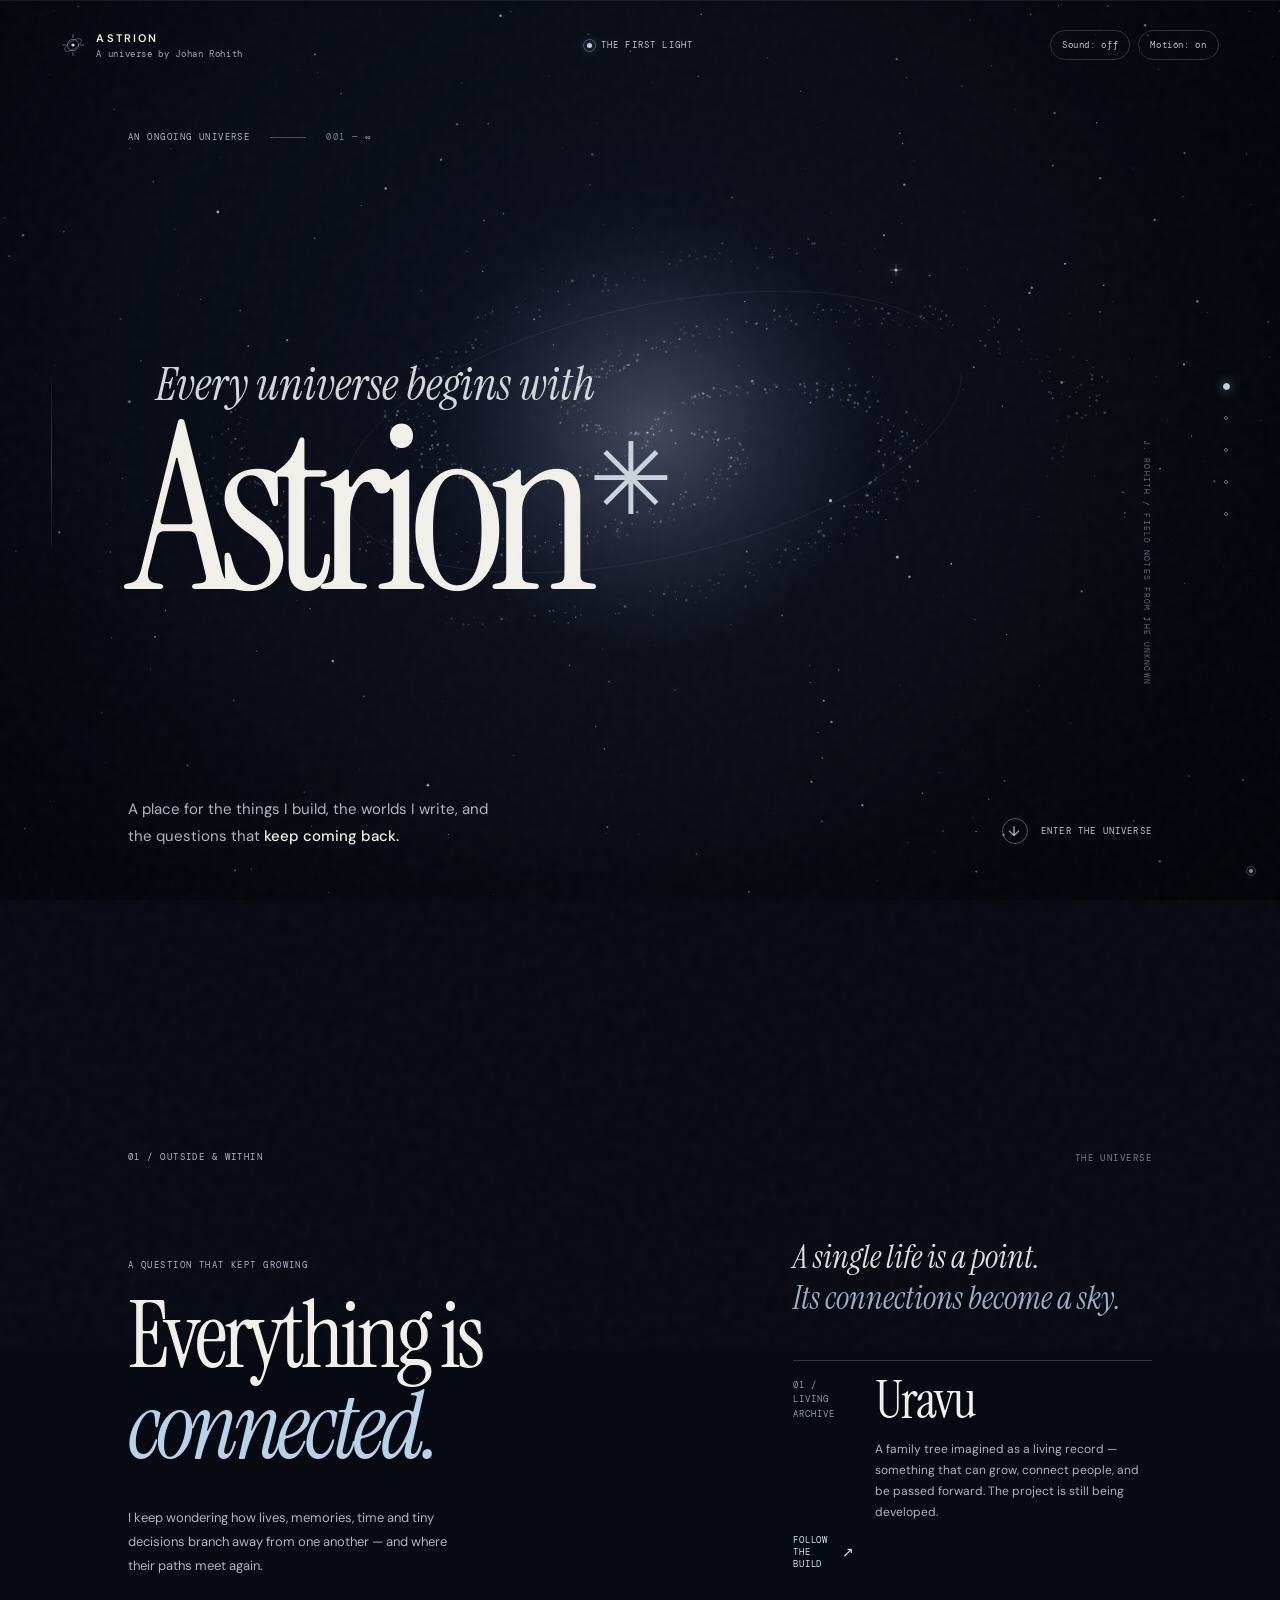
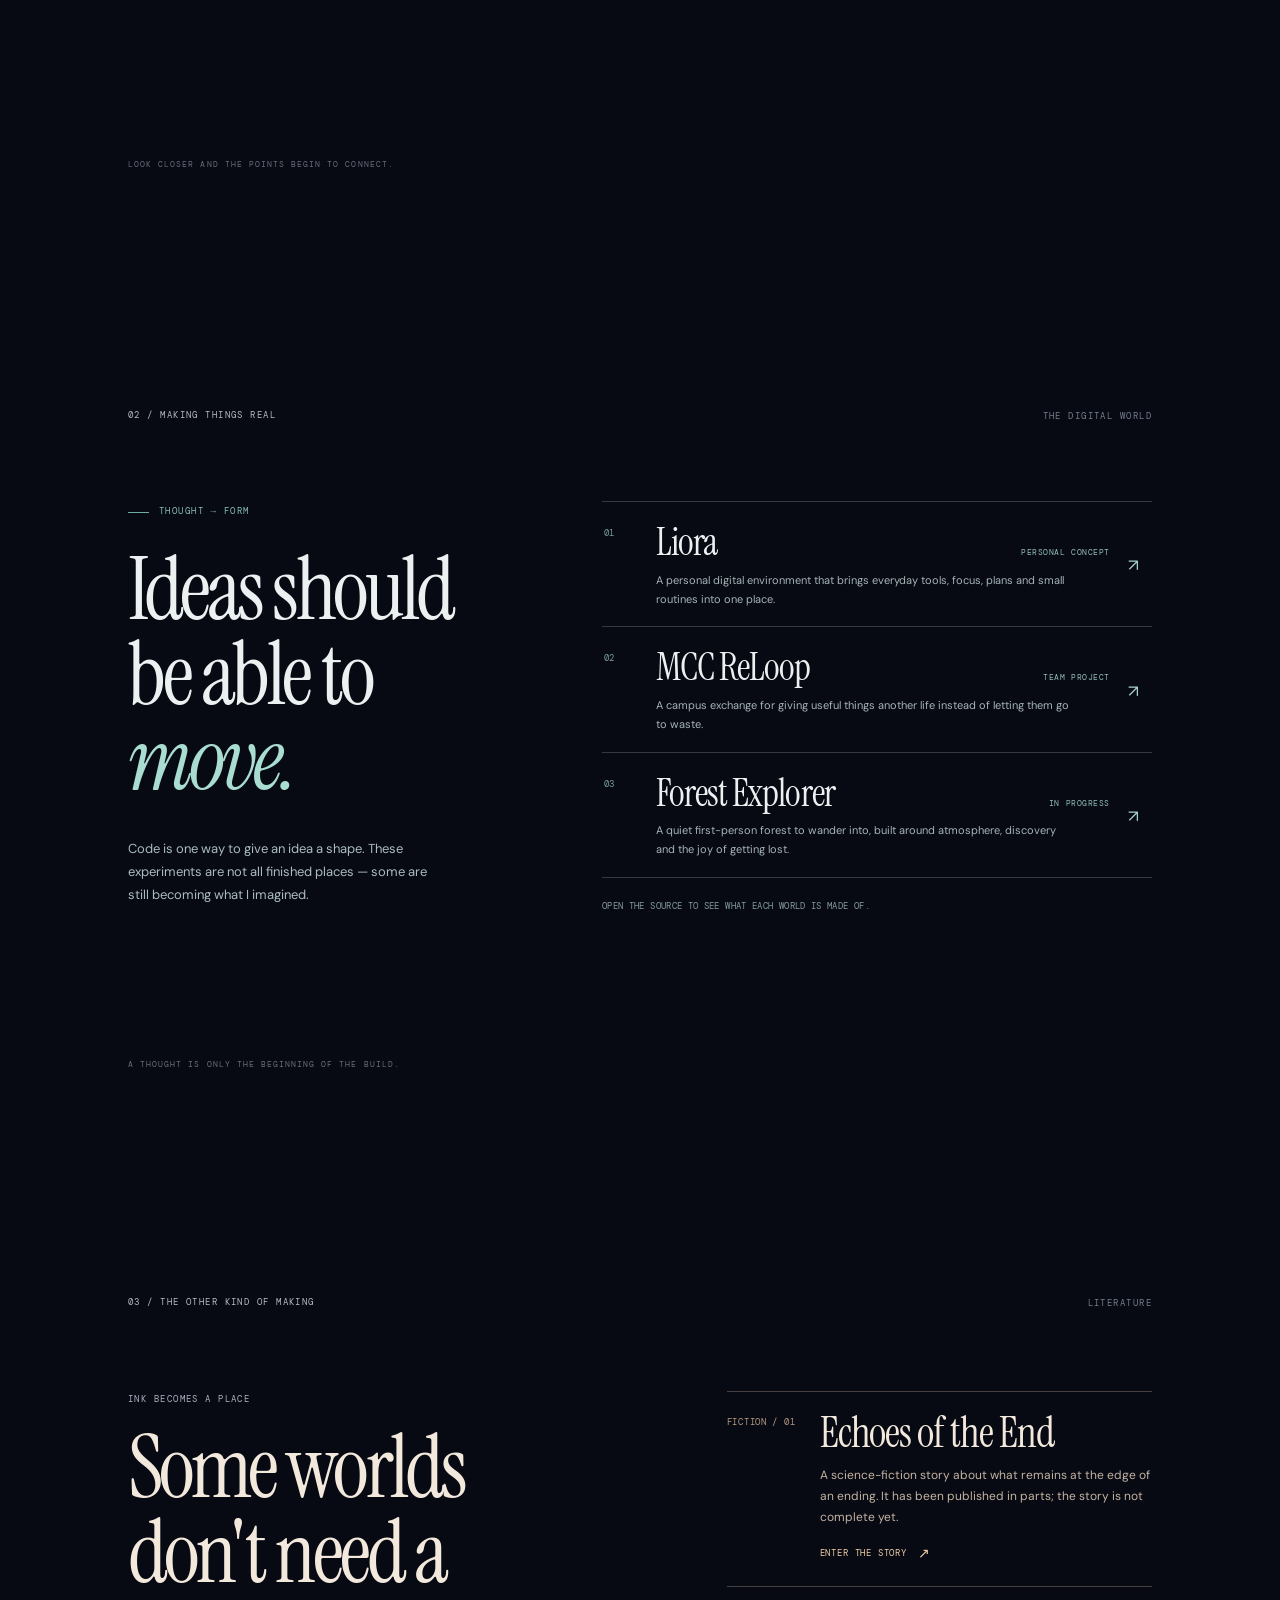
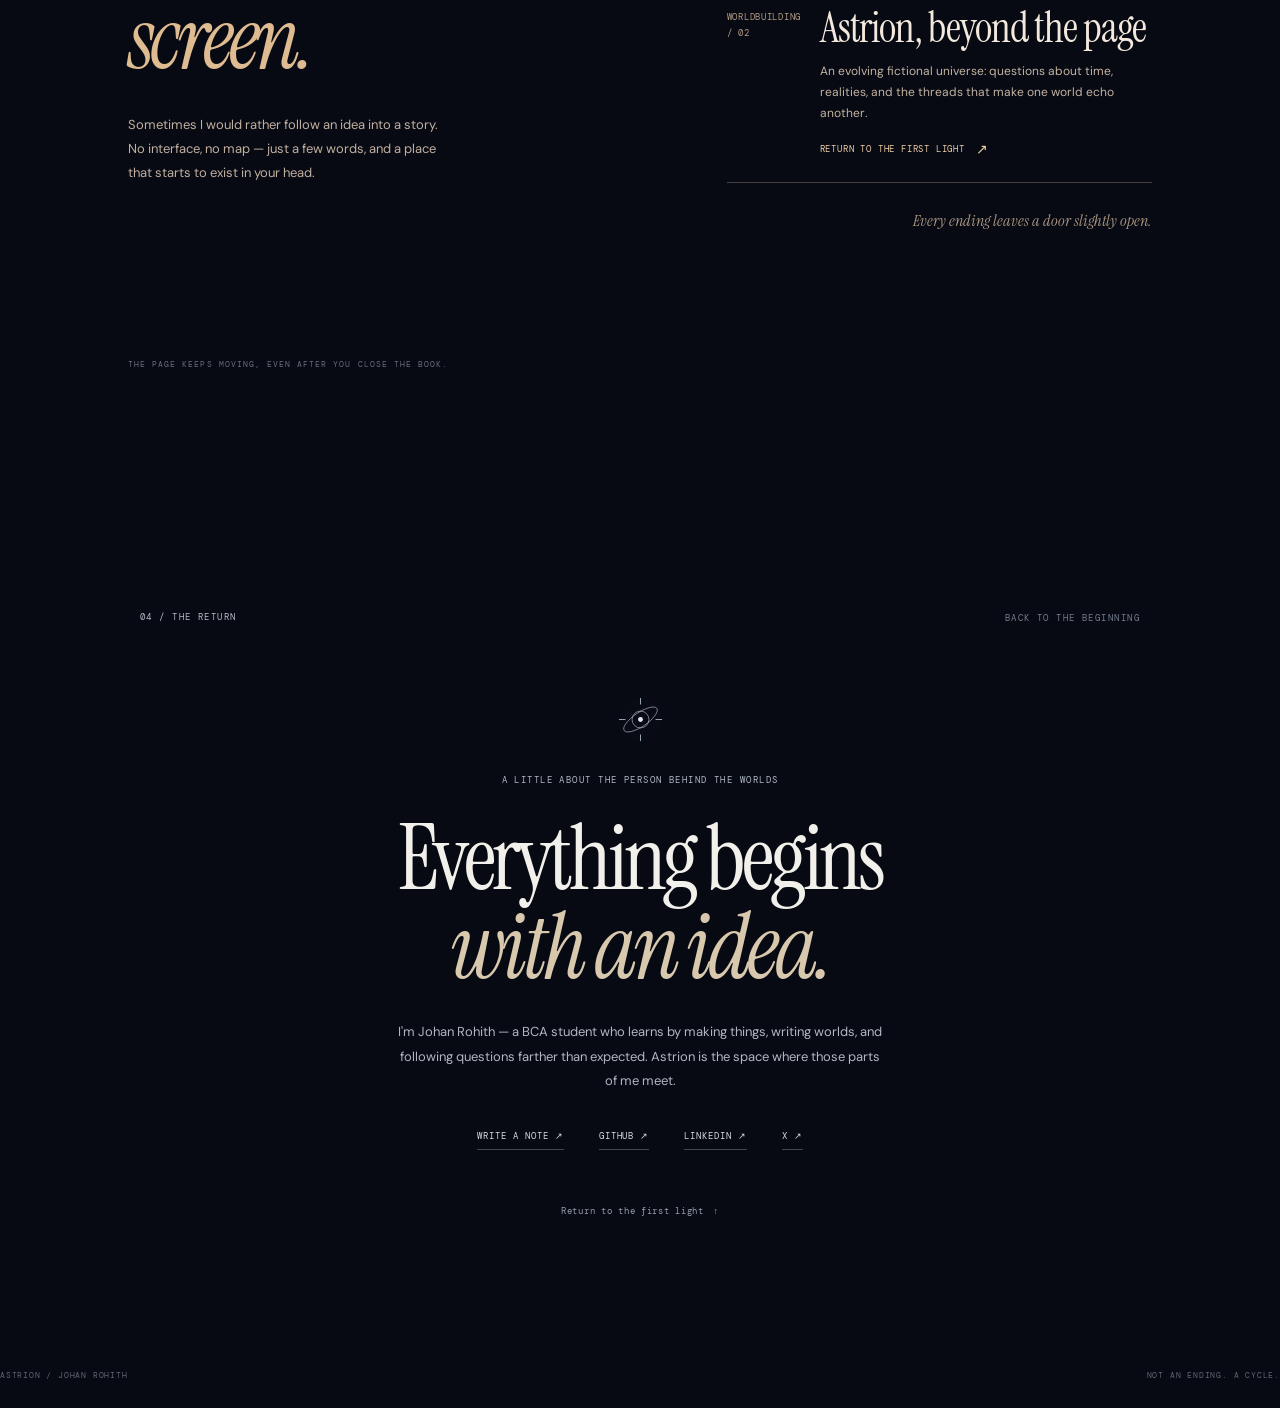
==== commit dec4816d: "Tune Astrion font loading and canonical metadata" ====
--- a/astrion/index.html
+++ b/astrion/index.html
@@ -11,6 +11,10 @@
   <meta property="og:url" content="https://johanrohith.me/astrion/">
   <meta name="twitter:card" content="summary">
   <link rel="icon" href="favicon.svg" type="image/svg+xml">
+  <link rel="canonical" href="https://johanrohith.me/astrion/">
+  <link rel="preconnect" href="https://fonts.googleapis.com">
+  <link rel="preconnect" href="https://fonts.gstatic.com" crossorigin>
+  <link href="https://fonts.googleapis.com/css2?family=DM+Mono:wght@400;500&family=DM+Sans:wght@400;500;600;700&family=Instrument+Serif:ital@0;1&display=swap" rel="stylesheet">
   <link rel="stylesheet" href="style.css">
   <title>Astrion — Johan Rohith</title>
   <script src="world.js" defer></script>
